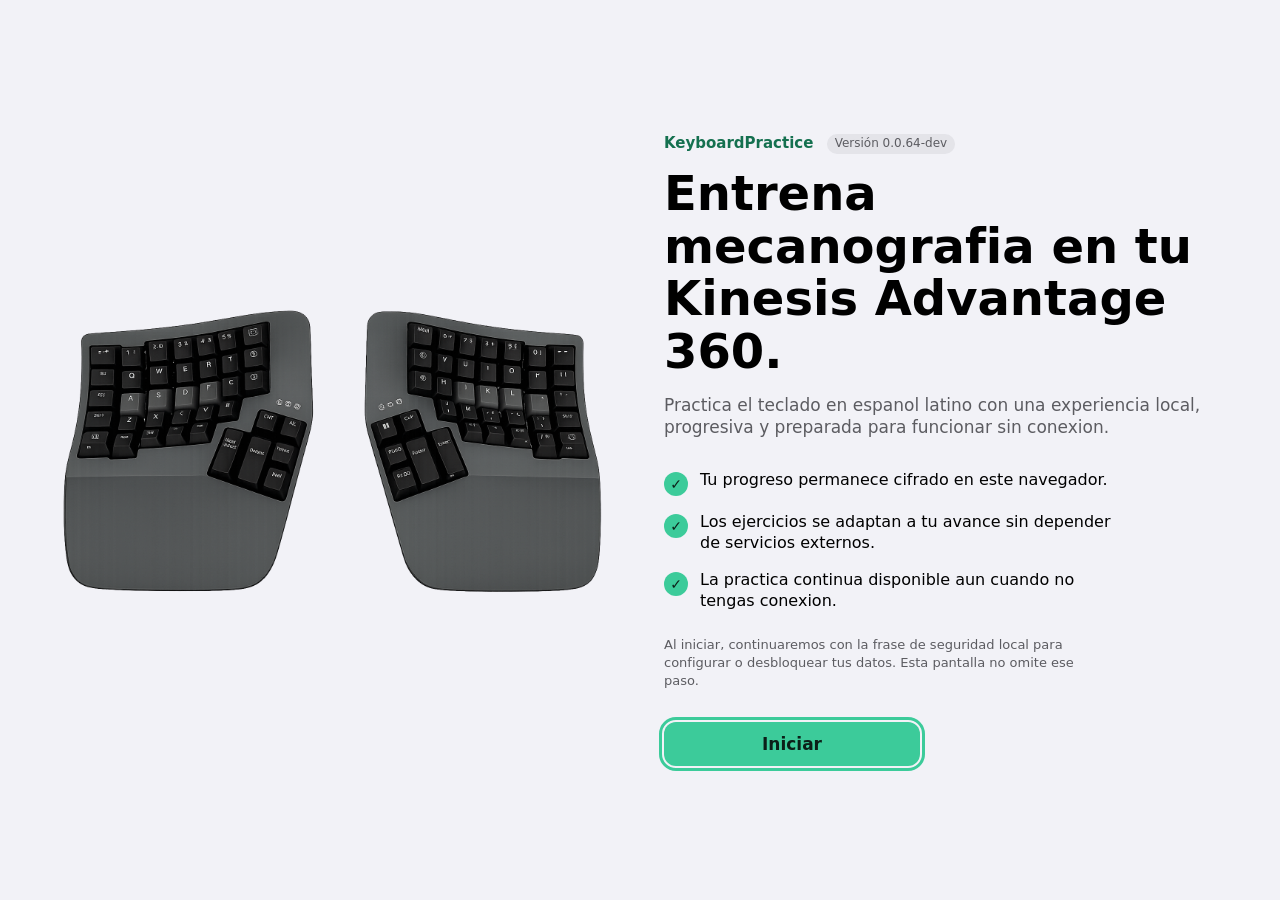
==== debug/index.html @ 0466ee16 "feat: publish v0.0.64-dev with the debug build in /debug/ - App build v0.0.64-dev at the root and th" ====
<!doctype html>
<html lang="es" data-theme="light">
  <head>
    <meta http-equiv="Content-Security-Policy" content="default-src &#39;self&#39;; script-src &#39;self&#39;; style-src &#39;self&#39;; img-src &#39;self&#39;; font-src &#39;self&#39;; connect-src &#39;self&#39;; worker-src &#39;self&#39;; manifest-src &#39;self&#39;; object-src &#39;none&#39;; base-uri &#39;self&#39;; form-action &#39;none&#39;; require-trusted-types-for &#39;script&#39;; trusted-types keyboardpractice-sw">

    <meta charset="UTF-8" />
    <!-- viewport-fit=cover enables env(safe-area-inset-*) on iPad/iPhone (ADR-028). -->
    <meta name="viewport" content="width=device-width, initial-scale=1.0, viewport-fit=cover" />
    <meta name="mobile-web-app-capable" content="yes" />
    <meta name="apple-mobile-web-app-capable" content="yes" />
    <meta name="apple-mobile-web-app-status-bar-style" content="default" />
    <meta name="apple-mobile-web-app-title" content="KeyboardPractice" />
    <meta name="description" content="Practica mecanografia en un teclado Kinesis Advantage 360 configurado en Espanol Latinoamericano." />
    <meta name="theme-color" content="#f2f2f7" media="(prefers-color-scheme: light)" />
    <meta name="theme-color" content="#000000" media="(prefers-color-scheme: dark)" />
    <link rel="icon" type="image/svg+xml" href="./favicon.svg" />
    <link rel="apple-touch-icon" href="./icons/apple-touch-icon.png" />
    <title>Español | Latinoamérica</title>
    <script src="./theme-preboot.js"></script>
    <link rel="stylesheet" href="./critical.css" />
    <script type="module" crossorigin src="./app.q6ltSfp2.js"></script>
    <link rel="stylesheet" crossorigin href="./app.BUPAPuMk.css">
  </head>
<body class="min-h-screen bg-canvas text-label transition-colors">
    <!-- Touch devices in portrait see only this screen (ADR-028, landscape-first); critical.css shows it. -->
    <section id="rotate-screen" class="rotate-screen" aria-labelledby="rotate-screen-title">
      <svg class="rotate-screen-icon" viewBox="0 0 48 48" aria-hidden="true" focusable="false"><rect x="5" y="4" width="15" height="24" rx="2.5" fill="none" stroke="currentColor" stroke-width="2" opacity="0.4" /><rect x="14" y="24" width="29" height="18" rx="3" fill="none" stroke="currentColor" stroke-width="2.5" /><path d="M25 7a13 13 0 0 1 12 11M37 18l-4.5-1.5M37 18l1.5-4.5" fill="none" stroke="currentColor" stroke-width="2.5" stroke-linecap="round" stroke-linejoin="round" /></svg>
      <h1 id="rotate-screen-title" class="rotate-screen-title">Gira tu iPad</h1>
      <p class="rotate-screen-copy">KeyboardPractice está diseñada para usarse en horizontal. Gira el dispositivo para continuar.</p>
    </section>
    <a id="app-skip-link" class="sr-only focus:not-sr-only focus:fixed focus:left-4 focus:top-4 focus:z-50 focus:rounded-lg focus:bg-white focus:px-4 focus:py-2 focus:text-kinesis-graphite" href="#main-content" hidden>Saltar al contenido principal</a>

    <!-- Pre-loader: visible immediately while CSS, JS, and images load -->
    <div id="app-preloader" class="app-preloader" aria-label="Cargando KeyboardPractice">
      <div class="app-preloader-content">
        <div class="app-preloader-spinner" aria-hidden="true"></div>
        <p class="app-preloader-brand">KeyboardPractice</p>
        <p class="app-preloader-status" role="status">Preparando...</p>
      </div>
    </div>

<div id="welcome-screen" class="welcome-screen" role="dialog" aria-modal="true" aria-labelledby="welcome-title" aria-describedby="welcome-description welcome-security-note" hidden>
      <figure class="welcome-visual-card" aria-hidden="true">
        <img class="welcome-keyboard-image" src="./design/ka360.png" alt="" aria-hidden="true" />
      </figure>
      <section class="welcome-card" aria-label="Bienvenida a KeyboardPractice">
        <div class="welcome-copy">
          <p class="welcome-eyebrow">KeyboardPractice <span class="app-version" data-app-version></span></p>
          <h1 id="welcome-title" class="welcome-title">Entrena mecanografia en tu Kinesis Advantage 360.</h1>
          <p id="welcome-description" class="welcome-description">Practica el teclado en espanol latino con una experiencia local, progresiva y preparada para funcionar sin conexion.</p>

          <ul class="welcome-feature-list" aria-label="Resumen de beneficios">
            <li><span aria-hidden="true">✓</span><span>Tu progreso permanece cifrado en este navegador.</span></li>
            <li><span aria-hidden="true">✓</span><span>Los ejercicios se adaptan a tu avance sin depender de servicios externos.</span></li>
            <li><span aria-hidden="true">✓</span><span>La practica continua disponible aun cuando no tengas conexion.</span></li>
          </ul>

          <p id="welcome-security-note" class="welcome-security-note">Al iniciar, continuaremos con la frase de seguridad local para configurar o desbloquear tus datos. Esta pantalla no omite ese paso.</p>
          <button id="welcome-start-button" class="welcome-start-button" type="button" aria-describedby="welcome-security-note">Iniciar</button>
          <p id="welcome-status" class="sr-only" role="status" aria-live="polite">Pantalla de bienvenida lista. El boton Iniciar abre el flujo protegido de KeyboardPractice.</p>
        </div>
      </section>
    </div>

    <div id="app-loader" class="app-loader" data-progress="5" aria-labelledby="app-loader-title" aria-describedby="app-loader-status app-loader-phase" hidden>
      <section class="app-loader-card" aria-label="Estado de carga inicial">
        <p class="app-loader-brand">KeyboardPractice</p>
        <h2 id="app-loader-title" class="app-loader-title">Cargando KeyboardPractice…</h2>
        <p id="app-loader-status" class="app-loader-status" role="status" aria-live="polite">Preparando la experiencia de practica.</p>
        <div class="app-loader-progress-shell">
          <div
            id="app-loader-progress"
            class="app-loader-progress"
            role="progressbar"
            aria-label="Progreso de carga inicial"
            aria-valuemin="0"
            aria-valuemax="100"
            aria-valuenow="5"
          >
            <span id="app-loader-progress-fill" class="app-loader-progress-fill"></span>
          </div>
          <div class="app-loader-progress-meta" aria-live="polite">
            <span id="app-loader-phase">Inicio</span>
            <span id="app-loader-percent">5%</span>
          </div>
        </div>
        <p class="app-loader-hint">Tus datos permanecen en este navegador y la aplicacion funciona sin conexion.</p>
      </section>
    </div>

    <div class="app-shell" hidden>
      <!-- Sidebar from 1024px, bottom tab bar below (ADR-028). One live tree; CSS places it. -->
      <aside id="app-sidebar" class="app-sidebar" aria-label="Navegación">
        <p class="app-sidebar-brand">
          <img class="app-brand-icon" src="./favicon.svg" alt="" aria-hidden="true" />
          <span class="app-brand-text">
            <span>KeyboardPractice</span>
            <span class="app-version" data-app-version></span>
          </span>
        </p>
        <nav id="sidebar-nav" class="sidebar-nav" aria-label="Navegación principal"></nav>
      </aside>

      <div class="app-content">
        <header id="app-navbar" class="app-navbar">
          <p id="app-navbar-title" class="app-navbar-title" aria-hidden="true">Evaluación</p>
        </header>

        <main id="main-content" class="app-main" tabindex="-1" data-active-section="practice">
          <h1 id="app-section-title" class="app-large-title">Evaluación</h1>
          <p id="storage-warning" class="storage-warning-banner hidden" role="status"></p>
          <p id="app-section-announcer" class="sr-only" aria-live="polite"></p>
          <section id="practice-panel" class="practice-panel app-panel" aria-labelledby="active-lesson-title" data-app-section="practice">
          <div class="practice-panel-header">
            <div class="practice-title-block">
              <div class="practice-status-row">
                <p id="lesson-state" class="practice-panel-eyebrow">Tu reto actual</p>
              </div>
              <h2 id="active-lesson-title" class="practice-panel-title">Cargando</h2>
              <p id="active-lesson-objective" class="practice-panel-summary"></p>
            </div>
            <div class="practice-metric-grid" aria-label="Metricas de practica en vivo">
              <div class="metric-card metric-live-secondary"><p id="metric-wpm" class="metric-value">0</p><p class="metric-label">PPM</p></div>
              <div class="metric-card"><p id="metric-accuracy" class="metric-value">100%</p><p class="metric-label">Precision</p></div>
              <div class="metric-card metric-live-secondary"><p id="metric-errors" class="metric-value">0</p><p class="metric-label">Errores</p></div>
              <div class="metric-card metric-live-secondary" aria-label="Racha actual de caracteres correctos"><p id="metric-streak" class="metric-value">0</p><p class="metric-label">Racha</p></div>
              <div class="metric-card metric-live-secondary"><p id="metric-time" class="metric-value">00:00</p><p class="metric-label">Tiempo</p></div>
            </div>
          </div>

          <div id="main-practice-dashboard" class="main-practice-dashboard" aria-label="Tablero principal de practica">
            <article class="practice-summary-card" aria-labelledby="summary-lesson-title">
              <div>
                <p id="summary-status" class="summary-eyebrow">Sesion en curso</p>
                <h3 id="summary-lesson-title" class="summary-title">Preparando tu entrenamiento</h3>
                <p id="summary-objective" class="summary-objective">Ajustando la siguiente practica a tu progreso.</p>
              </div>
              <div class="summary-meta-grid" aria-label="Resumen de la practica activa">
                <div><span class="summary-meta-label">Teclas foco</span><div id="summary-keys" class="summary-focus-keyboard" aria-label="Teclado virtual con teclas foco activas"></div></div>
                <div class="summary-progress-block">
                  <p id="summary-progress" class="summary-progress-value">0%</p>
                  <p class="summary-meta-label">Avance</p>
                </div>
              </div>
            </article>

            <article class="action-card side-card">
              <h3 class="card-heading">Acciones</h3>
              <div class="primary-action-stack" aria-label="Controles de practica con atajos de teclado">
                <button id="start-button" class="control-button control-button-primary" type="button" aria-label="Empezar entrenamiento" data-tooltip="Empezar entrenamiento" title="Empezar entrenamiento"><span id="primary-action-icon" class="control-icon" aria-hidden="true">▶</span><span id="primary-action-label" class="control-action-label">Empezar entrenamiento</span><span id="primary-action-shortcut" class="control-shortcut">Alt+K</span></button>
                <button id="finish-button" class="hidden" type="button" aria-hidden="true" disabled></button>
                <button id="reset-button" class="hidden" type="button" aria-hidden="true" disabled></button>
                <button id="prev-button" class="control-button" type="button" aria-label="Reto anterior, atajo Alt+F" data-tooltip="Reto anterior" title="Reto anterior" disabled><span class="control-icon" aria-hidden="true">⏮</span><span class="control-action-label">Reto anterior</span><span class="control-shortcut">Alt+F</span></button>
                <button id="next-button" class="control-button" type="button" aria-label="Siguiente reto, atajo Alt+H" data-tooltip="Siguiente reto" title="Siguiente reto · Alt+H" disabled><span class="control-icon" aria-hidden="true">⏭</span><span class="control-action-label">Siguiente reto</span><span class="control-shortcut">Alt+H</span></button>
              </div>
            </article>

            <article class="focus-feedback-card dashboard-feedback-card" aria-labelledby="feedback-title">
              <div class="feedback-card-header">
                <h3 id="feedback-title" class="card-heading">Feedback inmediato</h3>
              </div>
              <p id="feedback" class="card-body" role="status" aria-live="polite" aria-atomic="true">Coloca tus manos, respira y empieza cuando estes listo.</p>
            </article>

          </div>

          <div class="practice-main-grid">
            <div class="practice-typing-column">
              <article class="instruction-card">
                <h3 class="card-heading">Instrucciones</h3>
                <p id="lesson-instructions" class="card-body"></p>
              </article>

              <div class="focus-practice-only">
                <div class="mb-3 flex items-center justify-between gap-3">
                  <h3 class="card-heading">Texto a dominar</h3>
                </div>
                <div class="lesson-line-progress-stage">
                  <div class="lesson-line-progress" role="progressbar" aria-valuemin="0" aria-valuemax="100" aria-valuenow="0" aria-label="Progreso del ejercicio">
                    <span id="line-progress-fill" class="lesson-line-progress-fill"></span>
                    <span id="metric-progress" class="lesson-line-progress-label">Linea 1/1 - 0% completo</span>
                  </div>
                  <div id="line-combo-feedback" class="line-combo-feedback" role="status" aria-live="polite" aria-atomic="true" hidden></div>
                </div>
                <p id="exercise-target-instructions" class="sr-only">Area de practica. Pulsa Empezar entrenamiento y escribe el texto mostrado. Enter confirma lineas no finales; Tab sale del area.</p>
                <div id="exercise-target" class="target-text" role="region" tabindex="0" aria-label="Texto objetivo de practica. Escribe las teclas indicadas." aria-describedby="exercise-target-instructions feedback metric-progress"></div>
              </div>

              <div id="keyboard-slot" class="practice-keyboard-row">
                <article id="keyboard-card" class="side-card">
                <div class="flex items-center justify-between gap-3">
                  <h3 class="card-heading">Teclado KA360</h3>
                  <p id="active-key-label" class="active-key-label">Sin tecla</p>
                </div>
                <div class="ka-demo-container" aria-label="Teclado Kinesis Advantage 360 en Espanol Latinoamericano">
                  <div class="ka-keyboard-wrap">
                    <div id="keyboard-visual" class="ka-keyboard">
                      <div class="ka-half left">
                        <div class="ka-key" data-key="Escape|Esc">Esc</div>
                        <div class="ka-key" data-key="F1">F1</div>
                        <div class="ka-key" data-key="F2">F2</div>
                        <div class="ka-key" data-key="F3">F3</div>
                        <div class="ka-key" data-key="F4">F4</div>
                        <div class="ka-key" data-key="F5">F5</div>
                        <div class="ka-key" data-key="Kp">Kp</div>
                        <div class="ka-empty"></div>

                        <div class="ka-key" data-key="Tab">⇥</div>
                        <div class="ka-key" data-key="q">Q</div>
                        <div class="ka-key" data-key="w">W</div>
                        <div class="ka-key" data-key="e">E</div>
                        <div class="ka-key" data-key="r">R</div>
                        <div class="ka-key" data-key="t">T</div>
                        <div class="ka-key" data-key="Home">Inicio</div>
                        <div class="ka-empty"></div>

                        <div class="ka-key" data-key="CapsLock">⇪</div>
                        <div class="ka-key ka-home is-active" data-key="a">A</div>
                        <div class="ka-key ka-home is-active" data-key="s">S</div>
                        <div class="ka-key ka-home is-active" data-key="d">D</div>
                        <div class="ka-key ka-home is-active" data-key="f">F</div>
                        <div class="ka-key" data-key="g">G</div>
                        <div class="ka-key" data-key="End">Fin</div>
                        <div class="ka-empty"></div>

                        <div class="ka-key" data-key="Shift">⇧</div>
                        <div class="ka-key" data-key="z">Z</div>
                        <div class="ka-key" data-key="x">X</div>
                        <div class="ka-key" data-key="c">C</div>
                        <div class="ka-key" data-key="v">V</div>
                        <div class="ka-key" data-key="b">B</div>
                        <div class="ka-empty"></div>
                        <div class="ka-empty"></div>

                        <div class="ka-key">⑤</div>
                        <div class="ka-key" data-key="PrintScreen">PrtScr</div>
                        <div class="ka-key" data-key="MediaTrackPrevious">⏮</div>
                        <div class="ka-key" data-key="ArrowLeft">←</div>
                        <div class="ka-key" data-key="ArrowRight">→</div>
                        <div class="ka-empty"></div>
                        <div class="ka-key" data-key="Command">⌘</div>
                        <div class="ka-key">⑦</div>

                        <div class="ka-empty"></div><div class="ka-empty"></div><div class="ka-empty"></div><div class="ka-empty"></div><div class="ka-empty"></div>
                        <div class="ka-key ka-wide-v" data-key="Delete">⌦</div>
                        <div class="ka-key ka-wide-v is-active" data-key="Backspace">⌫</div>

                        <div class="ka-key">④</div>
                        <div class="ka-empty"></div><div class="ka-empty"></div><div class="ka-empty"></div><div class="ka-empty"></div><div class="ka-empty"></div>
                        <div class="ka-key">③</div>
                      </div>

                      <div class="ka-half right">
                        <div class="ka-empty"></div>
                        <div class="ka-key">Mod</div>
                        <div class="ka-key" data-key="F6">F6</div>
                        <div class="ka-key" data-key="F7">F7</div>
                        <div class="ka-key" data-key="F8">F8</div>
                        <div class="ka-key" data-key="F9">F9</div>
                        <div class="ka-key" data-key="F10">F10</div>
                        <div class="ka-key" data-key="Fn">Fn</div>

                        <div class="ka-empty"></div>
                        <div class="ka-key" data-key="PageUp">RePág</div>
                        <div class="ka-key" data-key="y">Y</div>
                        <div class="ka-key" data-key="u">U</div>
                        <div class="ka-key" data-key="i">I</div>
                        <div class="ka-key" data-key="o">O</div>
                        <div class="ka-key" data-key="p">P</div>
                        <div class="ka-key" data-key="´|¨|á|é|í|ó|ú">¨<br />´</div>

                        <div class="ka-empty"></div>
                        <div class="ka-key" data-key="PageDown">AvPág</div>
                        <div class="ka-key" data-key="h">H</div>
                        <div class="ka-key ka-home is-active" data-key="j">J</div>
                        <div class="ka-key ka-home is-active" data-key="k">K</div>
                        <div class="ka-key ka-home is-active" data-key="l">L</div>
                        <div class="ka-key ka-home is-active" data-key="ñ">Ñ</div>
                        <div class="ka-key" data-key="CapsLock">⇪</div>

                        <div class="ka-empty"></div><div class="ka-empty"></div>
                        <div class="ka-key" data-key="n">N</div>
                        <div class="ka-key" data-key="m">M</div>
                        <div class="ka-key" data-key=",|;">;<br />,</div>
                        <div class="ka-key" data-key=".|:">:<br />.</div>
                        <div class="ka-key" data-key="-|_">_<br />-</div>
                        <div class="ka-key" data-key="Shift">⇧</div>

                        <div class="ka-key" data-key="Option">⌥</div>
                        <div class="ka-key" data-key="Control">⌃</div>
                        <div class="ka-empty"></div>
                        <div class="ka-key" data-key="ArrowDown">↓</div>
                        <div class="ka-key" data-key="ArrowUp">↑</div>
                        <div class="ka-key" data-key="MediaPlayPause">⏯</div>
                        <div class="ka-key" data-key="MediaTrackNext">⏭</div>
                        <div class="ka-key">⑥</div>

                        <div class="ka-key">②</div>
                        <div class="ka-key ka-wide-v is-active" data-key=" ">␣</div>
                        <div class="ka-key ka-wide-v" data-key="Enter|\n">⏎</div>
                        <div class="ka-empty"></div><div class="ka-empty"></div><div class="ka-empty"></div><div class="ka-empty"></div><div class="ka-empty"></div>

                        <div class="ka-key">①</div>
                        <div class="ka-empty"></div><div class="ka-empty"></div><div class="ka-empty"></div><div class="ka-empty"></div><div class="ka-empty"></div>
                      </div>
                    </div>
                  </div>
                </div>
                </article>
              </div>
            </div>
          </div>
        </section>

        <section id="practice-route-panel" class="practice-route-panel app-panel" aria-labelledby="course-title" aria-describedby="course-summary" data-app-section="course" hidden>
          <div class="practice-panel-header section-panel-header">
            <div>
              <div class="section-status-row">
                <p class="section-panel-eyebrow">Curso</p>
              </div>
              <h2 id="course-title" class="section-panel-title">Cargando curso</h2>
              <p id="course-summary" class="section-panel-summary">Ruta, criterios y estado de practica.</p>
            </div>
            <p class="course-progress-pill"><span id="course-progress">0%</span> <span>de avance</span></p>
          </div>

          <!-- Landscape master-detail (ADR-028): lessons left, current lesson detail right; each pane scrolls. -->
          <div class="practice-route-body">
            <section class="route-card route-lessons-pane" aria-label="Selector de practicas del curso">
              <div id="lesson-list" aria-label="Selector de practicas del curso"></div>
            </section>

            <div class="route-detail-pane" role="region" aria-label="Detalle de la leccion actual" tabindex="0">
              <section class="route-card">
                <h3 class="card-heading">Evaluacion</h3>
                <div id="criteria-list" class="criteria-list"></div>
              </section>

              <section class="route-card">
                <h3 class="card-heading">Ultimo resultado</h3>
                <p id="last-session" class="card-body">Tu primer resultado aparecera aqui.</p>
              </section>

              <section class="route-card">
                <h3 class="card-heading">Como desbloqueas el avance</h3>
                <ul class="route-rules">
                  <li><span class="route-rule-value">95%</span><span>precision minima.</span></li>
                  <li><span class="route-rule-value">Tiempo</span><span>completar dentro del tiempo maximo objetivo de la practica.</span></li>
                  <li><span class="route-rule-value">5%</span><span>errores maximos permitidos.</span></li>
                  <li><span class="route-rule-value">PPM</span><span>segun dificultad de la leccion.</span></li>
                </ul>
              </section>

              <section class="route-card">
                <h3 class="card-heading">Como funciona</h3>
                <ol class="route-howto">
                  <li><strong>Empezar entrenamiento:</strong> enfoca el area de practica, reinicia el temporizador y bloquea cambios de leccion.</li>
                  <li><strong>Finalizar intento:</strong> guarda metricas, evalua precision, PPM, errores y tiempo maximo objetivo.</li>
                  <li><strong>Repetir:</strong> borra el intento actual o prepara una nueva repeticion sin cambiar el progreso aprobado.</li>
                  <li><strong>Siguiente leccion:</strong> aparece habilitado solo cuando la proxima leccion fue desbloqueada.</li>
                  <li><strong>Atajos:</strong> usa Alt+K en Windows/Linux o ⌘+K en macOS para iniciar, Esc para finalizar, Alt+H/⌘+H para avanzar y Enter/⏎ para cerrar mensajes emergentes.</li>
                </ol>
              </section>
            </div>
          </div>
        </section>

        <section id="stats-panel" class="stats-panel app-panel" aria-labelledby="stats-title" data-app-section="stats" hidden>
          <div class="stats-panel-header section-panel-header">
            <div>
              <div class="section-status-row">
                <p class="stats-panel-eyebrow section-panel-eyebrow">Progreso acumulado</p>
              </div>
              <h2 id="stats-title" class="stats-panel-title section-panel-title">Tu progreso</h2>
              <p id="stats-summary" class="stats-panel-summary section-panel-summary">Sin sesiones registradas.</p>
            </div>
          </div>

          <div id="stats-content" class="stats-content">
            <div id="stats-kpi-grid" class="stats-kpi-grid" role="list" aria-label="Indicadores generales de practica"></div>

            <div class="stats-detail-grid">
              <article class="stats-section-card" aria-labelledby="stats-errors-title">
                <h3 id="stats-errors-title" class="stats-section-title">Patrones a corregir</h3>
                <div id="stats-error-list" class="stats-list" role="list" aria-labelledby="stats-errors-title" tabindex="0"></div>
              </article>

              <article class="stats-section-card" aria-labelledby="stats-history-title">
                <h3 id="stats-history-title" class="stats-section-title">Ultimas sesiones</h3>
                <div id="stats-history-list" class="stats-list" role="list" aria-labelledby="stats-history-title" tabindex="0"></div>
              </article>
            </div>

            <article class="stats-section-card" aria-labelledby="stats-lessons-title">
              <div class="stats-route-header">
                <h3 id="stats-lessons-title" class="stats-section-title">Ruta de aprendizaje</h3>
                <p class="stats-route-legend">✓ dominada · ↻ repaso pendiente · número resaltado: abierta · borde punteado: bloqueada</p>
              </div>
              <div id="stats-lesson-grid" class="stats-route"></div>
            </article>
          </div>
        </section>
      </main>
      </div>
    </div>

  </body>
</html>
---- debug/critical.css ----
/*
 * Critical inline CSS for welcome screen — prevents FOUC before app.css loads via JS module.
 * Loaded as an external stylesheet to comply with the strict CSP (style-src 'self').
 * NOTE: changes here MUST be reflected in scripts/update-sw-cache.js ASSETS list.
 *
 * Wrapped in @layer base so app.css (Tailwind 4 layers) still overrides it
 * once loaded; unlayered rules would beat every Tailwind layer.
 */
@layer base {
.app-preloader{position:fixed;inset:0;z-index:9999;display:flex;align-items:center;justify-content:center;background:#f2f2f7;font-family:-apple-system,BlinkMacSystemFont,"SF Pro Text","Segoe UI Variable Text","Segoe UI",system-ui,sans-serif}
[data-theme="dark"] .app-preloader{background:#000000}
.app-preloader-content{display:flex;flex-direction:column;align-items:center;gap:1.5rem}
.app-preloader-spinner{width:2.5rem;height:2.5rem;border:4px solid rgba(60,203,154,0.2);border-top-color:#3ccb9a;border-radius:50%;animation:app-preloader-spin .8s linear infinite}
@keyframes app-preloader-spin{to{transform:rotate(360deg)}}
.app-preloader-brand{font-size:1.25rem;font-weight:900;color:#282828;letter-spacing:-0.02em}
[data-theme="dark"] .app-preloader-brand{color:#f1f5f9}
.app-preloader-status{font-size:.875rem;color:#64748b}
[data-theme="dark"] .app-preloader-status{color:#94a3b8}
.welcome-screen{position:fixed;inset:0;z-index:85;display:flex;align-items:center;justify-content:center;overflow-y:auto;color:#000;font-family:-apple-system,BlinkMacSystemFont,"SF Pro Text","Segoe UI Variable Text","Segoe UI",system-ui,sans-serif;background:#f2f2f7}
[data-theme="dark"] .welcome-screen{color:#fff;background:#000}
.welcome-visual-card{pointer-events:none;position:fixed;inset:0;z-index:0;margin:0;overflow:hidden;padding:6vh 4vw}
.welcome-keyboard-image{height:100%;width:100%;object-fit:contain;object-position:center;opacity:0.12}
.welcome-card{position:relative;z-index:2;display:flex;width:100%;max-width:56rem;flex-direction:column;align-items:center;gap:2rem;padding:3rem 1rem}
.welcome-copy{display:flex;flex-direction:column;align-items:center;text-align:center;max-width:36rem}
.welcome-start-button{display:inline-flex;align-items:center;justify-content:center;min-height:44px;border-radius:12px;background-color:#3ccb9a;padding:.75rem 2.5rem;font-size:1.0625rem;font-weight:600;color:#0b1f18;border:none;cursor:pointer}
@media (min-width:1024px){.welcome-screen{display:grid;grid-template-columns:1fr 1fr;align-items:center;gap:3rem;padding:0 3rem}.welcome-visual-card{position:static;display:flex;align-items:center;justify-content:center;padding:0}.welcome-keyboard-image{height:auto;max-height:70dvh;border-radius:22px;opacity:1}.welcome-card{align-items:flex-start;padding:2rem 0}.welcome-copy{align-items:flex-start;text-align:left}}
/* ADR-028 landscape-first: touch devices in portrait only see the rotate screen; fine pointers are never blocked */
.rotate-screen{display:none}
@media (orientation:portrait) and (pointer:coarse){
.rotate-screen{position:fixed;inset:0;z-index:10000;display:flex;flex-direction:column;align-items:center;justify-content:center;gap:1rem;padding:2rem;text-align:center;background:#f2f2f7;color:#000;font-family:-apple-system,BlinkMacSystemFont,"SF Pro Text","Segoe UI Variable Text","Segoe UI",system-ui,sans-serif}
[data-theme="dark"] .rotate-screen{background:#000;color:#fff}
body>:not(#rotate-screen){visibility:hidden!important}
.rotate-screen-icon{width:4rem;height:4rem;color:#14704f}
[data-theme="dark"] .rotate-screen-icon{color:#3ccb9a}
.rotate-screen-title{margin:0;font-size:1.75rem;font-weight:700;line-height:1.2}
.rotate-screen-copy{margin:0;max-width:22rem;font-size:1.0625rem;line-height:1.4;color:#5c5c61}
[data-theme="dark"] .rotate-screen-copy{color:#aeaeb2}
}
/* SEC-010: never render inside a frame (clickjacking); set by theme-preboot.js */
html[data-framed="true"]{display:none!important}
}
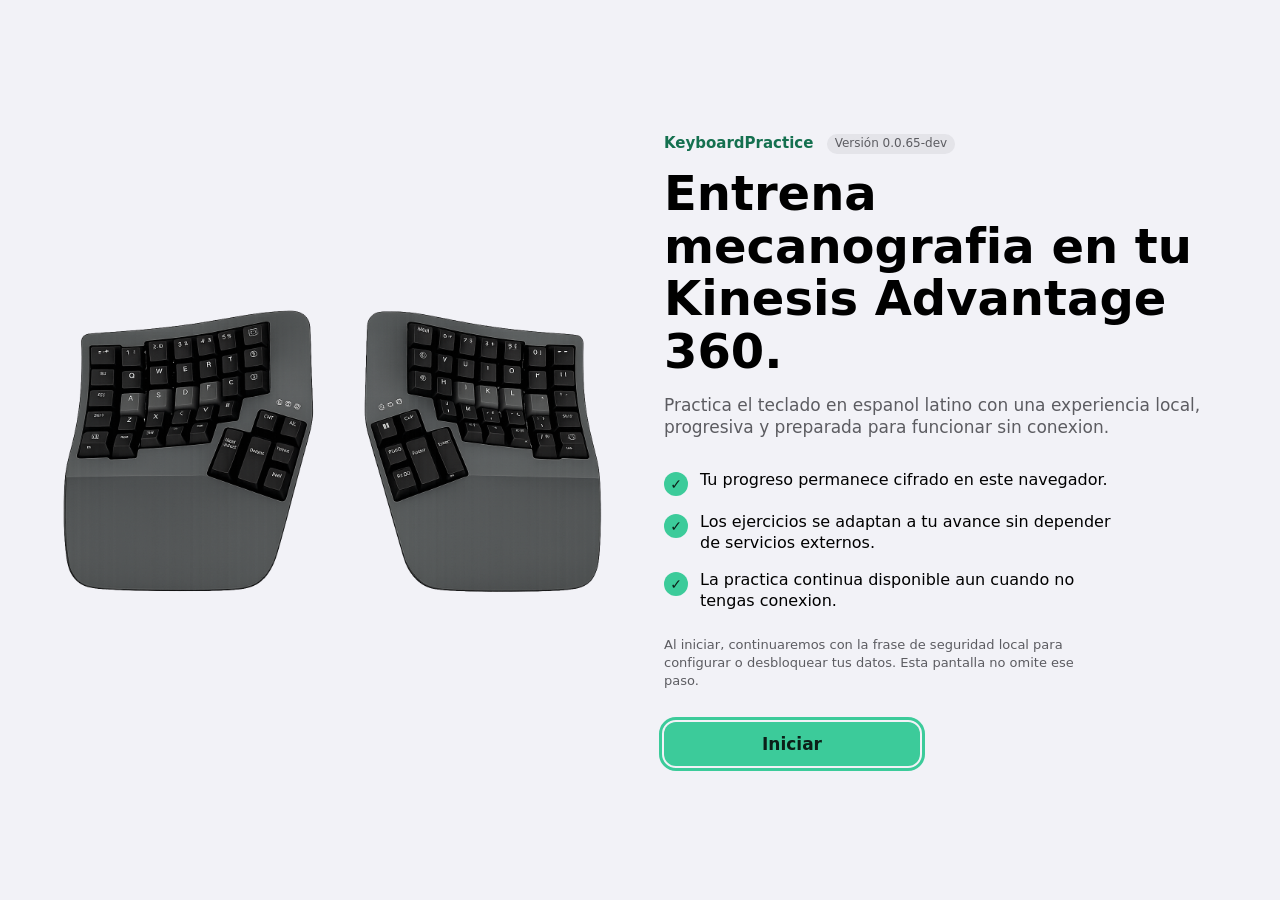
==== commit 4283c2f2: "fix(debug): show a floating debug button below 1024px The Depuracion sidebar entry only exists from " ====
--- a/debug/index.html
+++ b/debug/index.html
@@ -18,8 +18,8 @@
     <title>Español | Latinoamérica</title>
     <script src="./theme-preboot.js"></script>
     <link rel="stylesheet" href="./critical.css" />
-    <script type="module" crossorigin src="./app.q6ltSfp2.js"></script>
-    <link rel="stylesheet" crossorigin href="./app.BUPAPuMk.css">
+    <script type="module" crossorigin src="./app.BtZvITJM.js"></script>
+    <link rel="stylesheet" crossorigin href="./app.JazyEHIZ.css">
   </head>
 <body class="min-h-screen bg-canvas text-label transition-colors">
     <!-- Touch devices in portrait see only this screen (ADR-028, landscape-first); critical.css shows it. -->
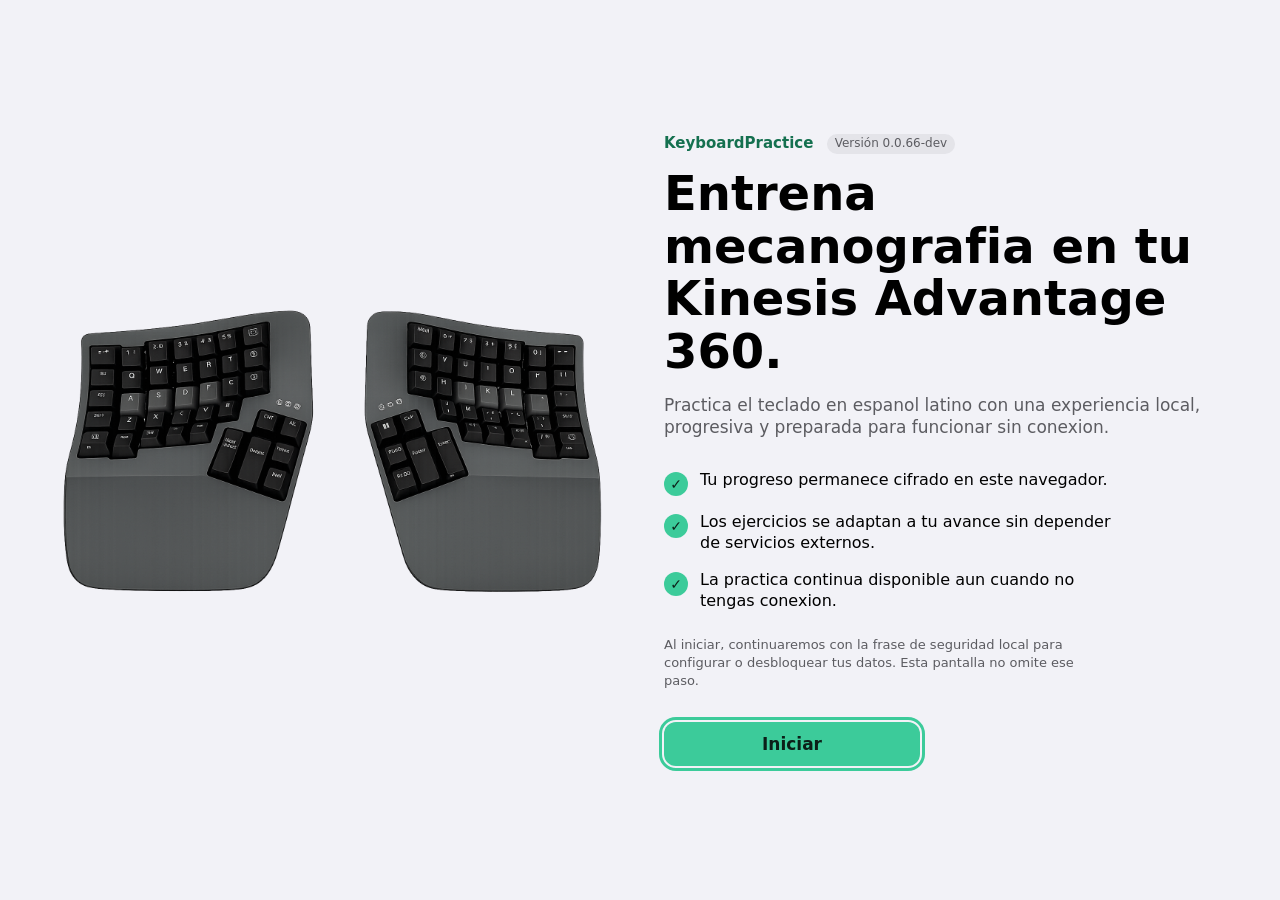
==== commit 0db4014d: "feat(storage): keep the debug build data separate from production dist/debug/ shares the origin with" ====
--- a/debug/index.html
+++ b/debug/index.html
@@ -18,7 +18,7 @@
     <title>Español | Latinoamérica</title>
     <script src="./theme-preboot.js"></script>
     <link rel="stylesheet" href="./critical.css" />
-    <script type="module" crossorigin src="./app.BtZvITJM.js"></script>
+    <script type="module" crossorigin src="./app.CLcD1uIP.js"></script>
     <link rel="stylesheet" crossorigin href="./app.JazyEHIZ.css">
   </head>
 <body class="min-h-screen bg-canvas text-label transition-colors">
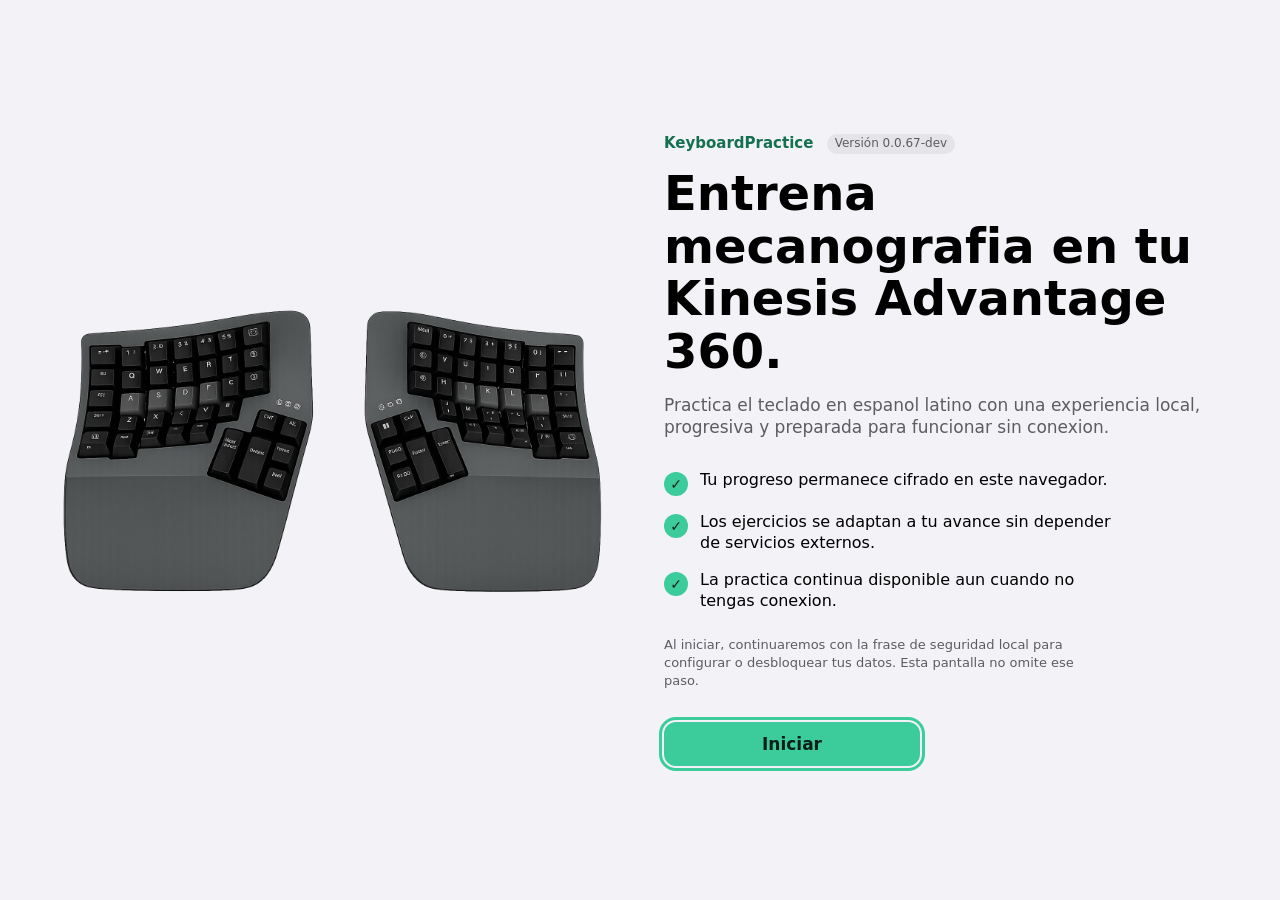
==== commit 98d75044: "feat(build): show the version without -dev in production The visible version used package.json as is" ====
--- a/debug/index.html
+++ b/debug/index.html
@@ -18,7 +18,7 @@
     <title>Español | Latinoamérica</title>
     <script src="./theme-preboot.js"></script>
     <link rel="stylesheet" href="./critical.css" />
-    <script type="module" crossorigin src="./app.CLcD1uIP.js"></script>
+    <script type="module" crossorigin src="./app.DbS9Dn4Q.js"></script>
     <link rel="stylesheet" crossorigin href="./app.JazyEHIZ.css">
   </head>
 <body class="min-h-screen bg-canvas text-label transition-colors">
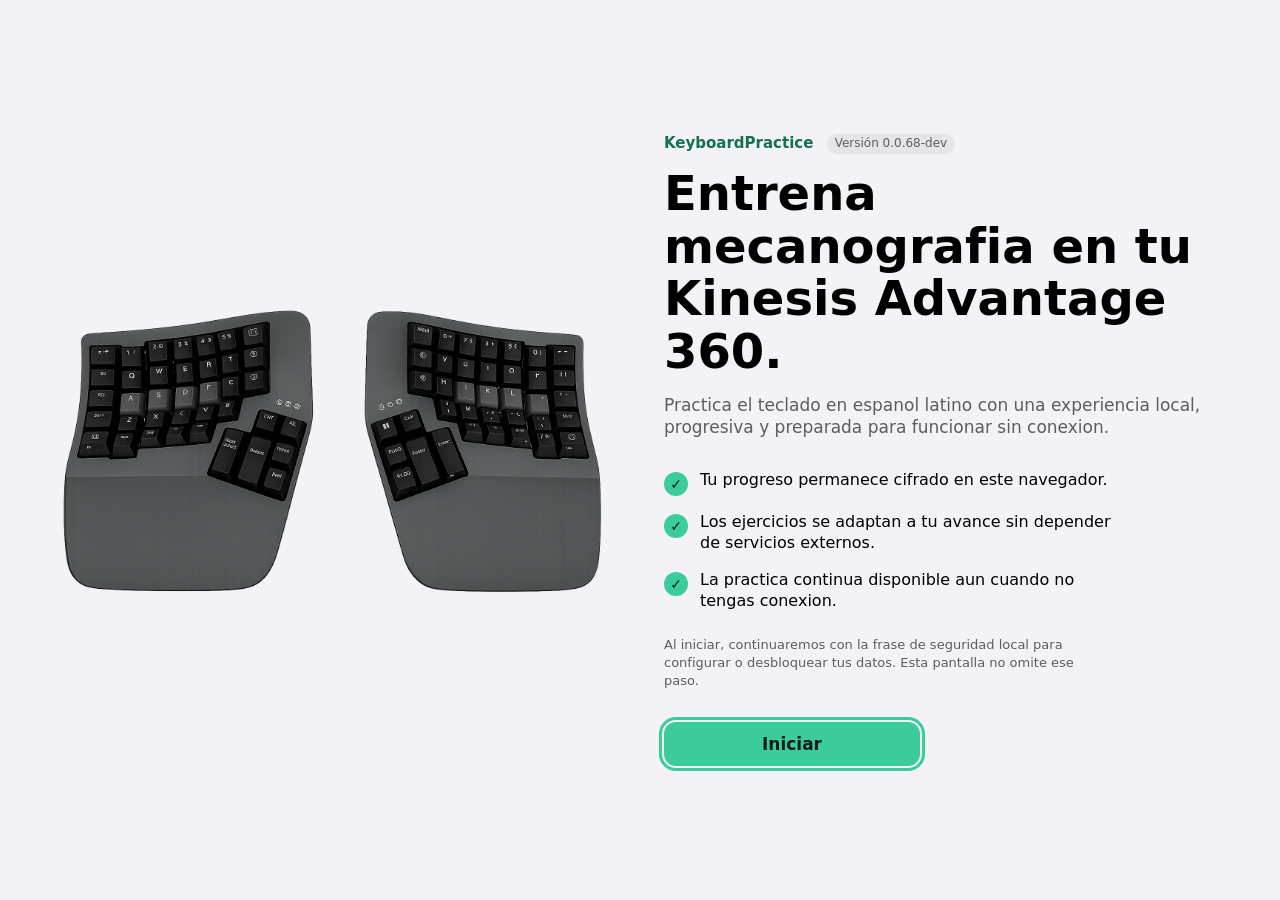
==== commit 609e0379: "fix(debug): keep the debug button visible during practice Practice hides the sidebar at every width " ====
--- a/debug/index.html
+++ b/debug/index.html
@@ -18,8 +18,8 @@
     <title>Español | Latinoamérica</title>
     <script src="./theme-preboot.js"></script>
     <link rel="stylesheet" href="./critical.css" />
-    <script type="module" crossorigin src="./app.DbS9Dn4Q.js"></script>
-    <link rel="stylesheet" crossorigin href="./app.JazyEHIZ.css">
+    <script type="module" crossorigin src="./app.BtSD_mnk.js"></script>
+    <link rel="stylesheet" crossorigin href="./app.BlP7hdbW.css">
   </head>
 <body class="min-h-screen bg-canvas text-label transition-colors">
     <!-- Touch devices in portrait see only this screen (ADR-028, landscape-first); critical.css shows it. -->
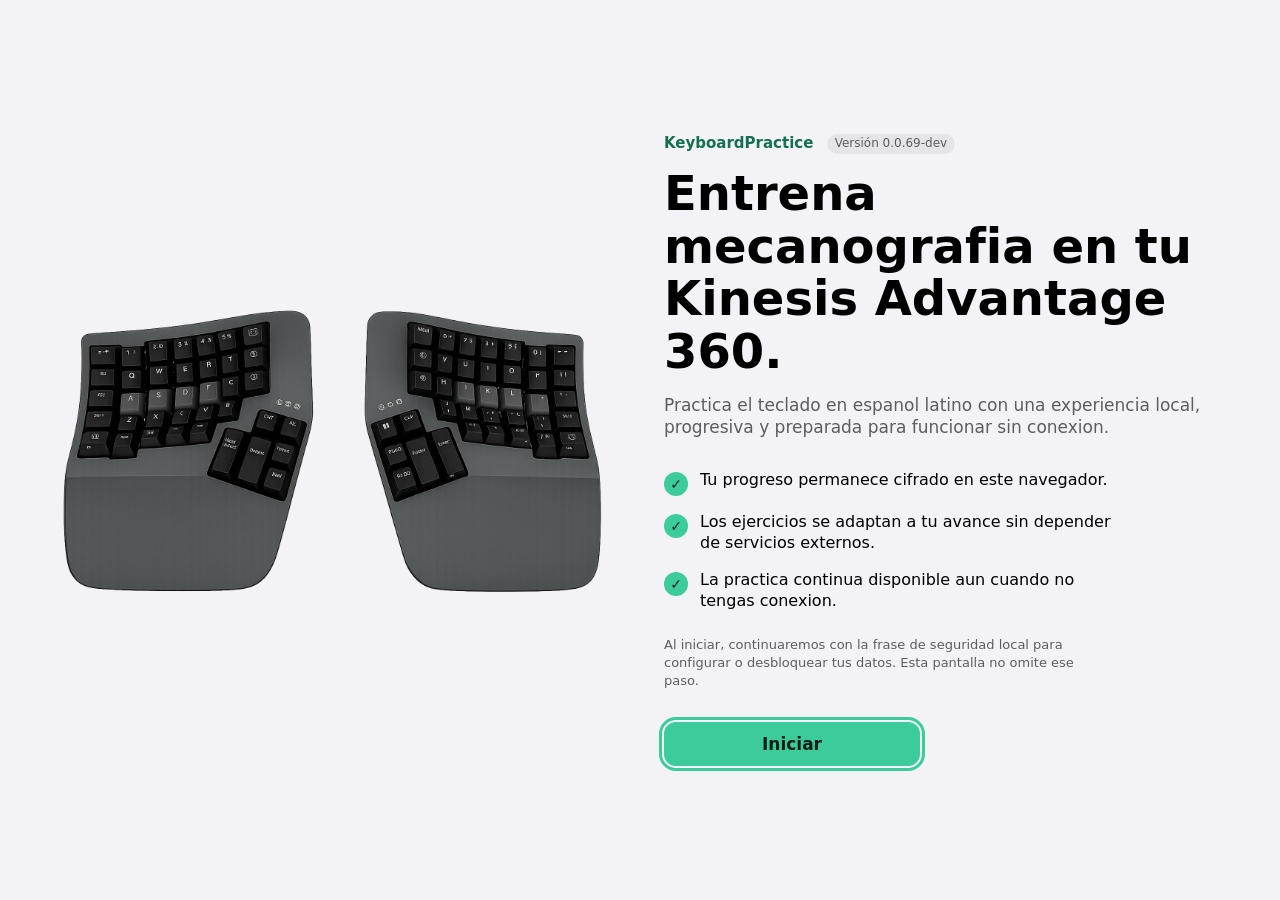
==== commit 3f7b453f: "build: v0.0.69-dev Co-Authored-By: Claude Opus 5.5 <noreply@anthropic.com>" ====
--- a/debug/index.html
+++ b/debug/index.html
@@ -18,8 +18,8 @@
     <title>Español | Latinoamérica</title>
     <script src="./theme-preboot.js"></script>
     <link rel="stylesheet" href="./critical.css" />
-    <script type="module" crossorigin src="./app.BtSD_mnk.js"></script>
-    <link rel="stylesheet" crossorigin href="./app.BlP7hdbW.css">
+    <script type="module" crossorigin src="./app.jNO2H94b.js"></script>
+    <link rel="stylesheet" crossorigin href="./app._9u71STi.css">
   </head>
 <body class="min-h-screen bg-canvas text-label transition-colors">
     <!-- Touch devices in portrait see only this screen (ADR-028, landscape-first); critical.css shows it. -->
@@ -103,11 +103,11 @@
 
       <div class="app-content">
         <header id="app-navbar" class="app-navbar">
-          <p id="app-navbar-title" class="app-navbar-title" aria-hidden="true">Evaluación</p>
+          <p id="app-navbar-title" class="app-navbar-title" aria-hidden="true">Aprendizaje</p>
         </header>
 
         <main id="main-content" class="app-main" tabindex="-1" data-active-section="practice">
-          <h1 id="app-section-title" class="app-large-title">Evaluación</h1>
+          <h1 id="app-section-title" class="app-large-title">Aprendizaje</h1>
           <p id="storage-warning" class="storage-warning-banner hidden" role="status"></p>
           <p id="app-section-announcer" class="sr-only" aria-live="polite"></p>
           <section id="practice-panel" class="practice-panel app-panel" aria-labelledby="active-lesson-title" data-app-section="practice">
@@ -155,11 +155,11 @@
               </div>
             </article>
 
-            <article class="focus-feedback-card dashboard-feedback-card" aria-labelledby="feedback-title">
+            <article class="focus-feedback-card dashboard-feedback-card" aria-labelledby="feedback-title" data-tone="info">
               <div class="feedback-card-header">
                 <h3 id="feedback-title" class="card-heading">Feedback inmediato</h3>
               </div>
-              <p id="feedback" class="card-body" role="status" aria-live="polite" aria-atomic="true">Coloca tus manos, respira y empieza cuando estes listo.</p>
+              <p id="feedback" class="feedback-message" role="status" aria-live="polite" aria-atomic="true" data-tone="info"><span class="feedback-title">Coloca tus manos, respira y empieza cuando estés listo.</span></p>
             </article>
 
           </div>
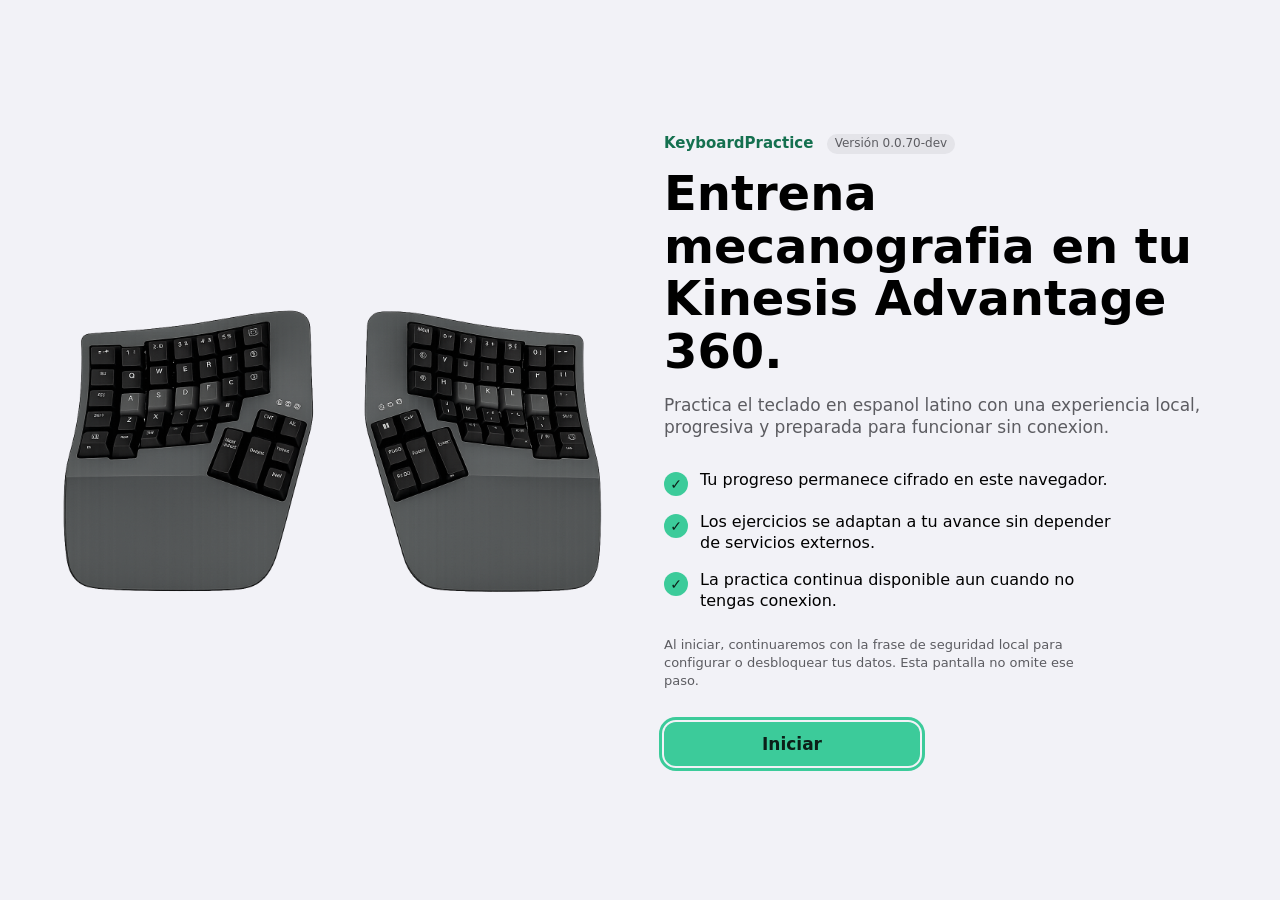
==== commit b805f042: "build: v0.0.70-dev Co-Authored-By: Claude Opus 5.5 <noreply@anthropic.com>" ====
--- a/debug/index.html
+++ b/debug/index.html
@@ -1,408 +1,435 @@
-<!doctype html>
-<html lang="es" data-theme="light">
+<!doctype html>
+<html lang="es" data-theme="light">
   <head>
     <meta http-equiv="Content-Security-Policy" content="default-src &#39;self&#39;; script-src &#39;self&#39;; style-src &#39;self&#39;; img-src &#39;self&#39;; font-src &#39;self&#39;; connect-src &#39;self&#39;; worker-src &#39;self&#39;; manifest-src &#39;self&#39;; object-src &#39;none&#39;; base-uri &#39;self&#39;; form-action &#39;none&#39;; require-trusted-types-for &#39;script&#39;; trusted-types keyboardpractice-sw">
-
-    <meta charset="UTF-8" />
-    <!-- viewport-fit=cover enables env(safe-area-inset-*) on iPad/iPhone (ADR-028). -->
-    <meta name="viewport" content="width=device-width, initial-scale=1.0, viewport-fit=cover" />
-    <meta name="mobile-web-app-capable" content="yes" />
-    <meta name="apple-mobile-web-app-capable" content="yes" />
-    <meta name="apple-mobile-web-app-status-bar-style" content="default" />
-    <meta name="apple-mobile-web-app-title" content="KeyboardPractice" />
-    <meta name="description" content="Practica mecanografia en un teclado Kinesis Advantage 360 configurado en Espanol Latinoamericano." />
-    <meta name="theme-color" content="#f2f2f7" media="(prefers-color-scheme: light)" />
-    <meta name="theme-color" content="#000000" media="(prefers-color-scheme: dark)" />
-    <link rel="icon" type="image/svg+xml" href="./favicon.svg" />
-    <link rel="apple-touch-icon" href="./icons/apple-touch-icon.png" />
-    <title>Español | Latinoamérica</title>
-    <script src="./theme-preboot.js"></script>
-    <link rel="stylesheet" href="./critical.css" />
-    <script type="module" crossorigin src="./app.jNO2H94b.js"></script>
-    <link rel="stylesheet" crossorigin href="./app._9u71STi.css">
-  </head>
-<body class="min-h-screen bg-canvas text-label transition-colors">
-    <!-- Touch devices in portrait see only this screen (ADR-028, landscape-first); critical.css shows it. -->
-    <section id="rotate-screen" class="rotate-screen" aria-labelledby="rotate-screen-title">
-      <svg class="rotate-screen-icon" viewBox="0 0 48 48" aria-hidden="true" focusable="false"><rect x="5" y="4" width="15" height="24" rx="2.5" fill="none" stroke="currentColor" stroke-width="2" opacity="0.4" /><rect x="14" y="24" width="29" height="18" rx="3" fill="none" stroke="currentColor" stroke-width="2.5" /><path d="M25 7a13 13 0 0 1 12 11M37 18l-4.5-1.5M37 18l1.5-4.5" fill="none" stroke="currentColor" stroke-width="2.5" stroke-linecap="round" stroke-linejoin="round" /></svg>
-      <h1 id="rotate-screen-title" class="rotate-screen-title">Gira tu iPad</h1>
-      <p class="rotate-screen-copy">KeyboardPractice está diseñada para usarse en horizontal. Gira el dispositivo para continuar.</p>
-    </section>
-    <a id="app-skip-link" class="sr-only focus:not-sr-only focus:fixed focus:left-4 focus:top-4 focus:z-50 focus:rounded-lg focus:bg-white focus:px-4 focus:py-2 focus:text-kinesis-graphite" href="#main-content" hidden>Saltar al contenido principal</a>
-
-    <!-- Pre-loader: visible immediately while CSS, JS, and images load -->
-    <div id="app-preloader" class="app-preloader" aria-label="Cargando KeyboardPractice">
-      <div class="app-preloader-content">
-        <div class="app-preloader-spinner" aria-hidden="true"></div>
-        <p class="app-preloader-brand">KeyboardPractice</p>
-        <p class="app-preloader-status" role="status">Preparando...</p>
-      </div>
-    </div>
-
-<div id="welcome-screen" class="welcome-screen" role="dialog" aria-modal="true" aria-labelledby="welcome-title" aria-describedby="welcome-description welcome-security-note" hidden>
-      <figure class="welcome-visual-card" aria-hidden="true">
-        <img class="welcome-keyboard-image" src="./design/ka360.png" alt="" aria-hidden="true" />
-      </figure>
-      <section class="welcome-card" aria-label="Bienvenida a KeyboardPractice">
-        <div class="welcome-copy">
-          <p class="welcome-eyebrow">KeyboardPractice <span class="app-version" data-app-version></span></p>
-          <h1 id="welcome-title" class="welcome-title">Entrena mecanografia en tu Kinesis Advantage 360.</h1>
-          <p id="welcome-description" class="welcome-description">Practica el teclado en espanol latino con una experiencia local, progresiva y preparada para funcionar sin conexion.</p>
-
-          <ul class="welcome-feature-list" aria-label="Resumen de beneficios">
-            <li><span aria-hidden="true">✓</span><span>Tu progreso permanece cifrado en este navegador.</span></li>
-            <li><span aria-hidden="true">✓</span><span>Los ejercicios se adaptan a tu avance sin depender de servicios externos.</span></li>
-            <li><span aria-hidden="true">✓</span><span>La practica continua disponible aun cuando no tengas conexion.</span></li>
-          </ul>
-
-          <p id="welcome-security-note" class="welcome-security-note">Al iniciar, continuaremos con la frase de seguridad local para configurar o desbloquear tus datos. Esta pantalla no omite ese paso.</p>
-          <button id="welcome-start-button" class="welcome-start-button" type="button" aria-describedby="welcome-security-note">Iniciar</button>
-          <p id="welcome-status" class="sr-only" role="status" aria-live="polite">Pantalla de bienvenida lista. El boton Iniciar abre el flujo protegido de KeyboardPractice.</p>
-        </div>
-      </section>
-    </div>
-
-    <div id="app-loader" class="app-loader" data-progress="5" aria-labelledby="app-loader-title" aria-describedby="app-loader-status app-loader-phase" hidden>
-      <section class="app-loader-card" aria-label="Estado de carga inicial">
-        <p class="app-loader-brand">KeyboardPractice</p>
-        <h2 id="app-loader-title" class="app-loader-title">Cargando KeyboardPractice…</h2>
-        <p id="app-loader-status" class="app-loader-status" role="status" aria-live="polite">Preparando la experiencia de practica.</p>
-        <div class="app-loader-progress-shell">
-          <div
-            id="app-loader-progress"
-            class="app-loader-progress"
-            role="progressbar"
-            aria-label="Progreso de carga inicial"
-            aria-valuemin="0"
-            aria-valuemax="100"
-            aria-valuenow="5"
-          >
-            <span id="app-loader-progress-fill" class="app-loader-progress-fill"></span>
-          </div>
-          <div class="app-loader-progress-meta" aria-live="polite">
-            <span id="app-loader-phase">Inicio</span>
-            <span id="app-loader-percent">5%</span>
-          </div>
-        </div>
-        <p class="app-loader-hint">Tus datos permanecen en este navegador y la aplicacion funciona sin conexion.</p>
-      </section>
-    </div>
-
-    <div class="app-shell" hidden>
-      <!-- Sidebar from 1024px, bottom tab bar below (ADR-028). One live tree; CSS places it. -->
-      <aside id="app-sidebar" class="app-sidebar" aria-label="Navegación">
-        <p class="app-sidebar-brand">
-          <img class="app-brand-icon" src="./favicon.svg" alt="" aria-hidden="true" />
-          <span class="app-brand-text">
-            <span>KeyboardPractice</span>
-            <span class="app-version" data-app-version></span>
-          </span>
-        </p>
-        <nav id="sidebar-nav" class="sidebar-nav" aria-label="Navegación principal"></nav>
-      </aside>
-
-      <div class="app-content">
-        <header id="app-navbar" class="app-navbar">
-          <p id="app-navbar-title" class="app-navbar-title" aria-hidden="true">Aprendizaje</p>
-        </header>
-
-        <main id="main-content" class="app-main" tabindex="-1" data-active-section="practice">
-          <h1 id="app-section-title" class="app-large-title">Aprendizaje</h1>
-          <p id="storage-warning" class="storage-warning-banner hidden" role="status"></p>
-          <p id="app-section-announcer" class="sr-only" aria-live="polite"></p>
-          <section id="practice-panel" class="practice-panel app-panel" aria-labelledby="active-lesson-title" data-app-section="practice">
-          <div class="practice-panel-header">
-            <div class="practice-title-block">
-              <div class="practice-status-row">
-                <p id="lesson-state" class="practice-panel-eyebrow">Tu reto actual</p>
-              </div>
-              <h2 id="active-lesson-title" class="practice-panel-title">Cargando</h2>
-              <p id="active-lesson-objective" class="practice-panel-summary"></p>
-            </div>
-            <div class="practice-metric-grid" aria-label="Metricas de practica en vivo">
-              <div class="metric-card metric-live-secondary"><p id="metric-wpm" class="metric-value">0</p><p class="metric-label">PPM</p></div>
-              <div class="metric-card"><p id="metric-accuracy" class="metric-value">100%</p><p class="metric-label">Precision</p></div>
-              <div class="metric-card metric-live-secondary"><p id="metric-errors" class="metric-value">0</p><p class="metric-label">Errores</p></div>
-              <div class="metric-card metric-live-secondary" aria-label="Racha actual de caracteres correctos"><p id="metric-streak" class="metric-value">0</p><p class="metric-label">Racha</p></div>
-              <div class="metric-card metric-live-secondary"><p id="metric-time" class="metric-value">00:00</p><p class="metric-label">Tiempo</p></div>
-            </div>
-          </div>
-
-          <div id="main-practice-dashboard" class="main-practice-dashboard" aria-label="Tablero principal de practica">
-            <article class="practice-summary-card" aria-labelledby="summary-lesson-title">
-              <div>
-                <p id="summary-status" class="summary-eyebrow">Sesion en curso</p>
-                <h3 id="summary-lesson-title" class="summary-title">Preparando tu entrenamiento</h3>
-                <p id="summary-objective" class="summary-objective">Ajustando la siguiente practica a tu progreso.</p>
-              </div>
-              <div class="summary-meta-grid" aria-label="Resumen de la practica activa">
-                <div><span class="summary-meta-label">Teclas foco</span><div id="summary-keys" class="summary-focus-keyboard" aria-label="Teclado virtual con teclas foco activas"></div></div>
-                <div class="summary-progress-block">
-                  <p id="summary-progress" class="summary-progress-value">0%</p>
-                  <p class="summary-meta-label">Avance</p>
-                </div>
-              </div>
-            </article>
-
-            <article class="action-card side-card">
-              <h3 class="card-heading">Acciones</h3>
-              <div class="primary-action-stack" aria-label="Controles de practica con atajos de teclado">
-                <button id="start-button" class="control-button control-button-primary" type="button" aria-label="Empezar entrenamiento" data-tooltip="Empezar entrenamiento" title="Empezar entrenamiento"><span id="primary-action-icon" class="control-icon" aria-hidden="true">▶</span><span id="primary-action-label" class="control-action-label">Empezar entrenamiento</span><span id="primary-action-shortcut" class="control-shortcut">Alt+K</span></button>
-                <button id="finish-button" class="hidden" type="button" aria-hidden="true" disabled></button>
-                <button id="reset-button" class="hidden" type="button" aria-hidden="true" disabled></button>
-                <button id="prev-button" class="control-button" type="button" aria-label="Reto anterior, atajo Alt+F" data-tooltip="Reto anterior" title="Reto anterior" disabled><span class="control-icon" aria-hidden="true">⏮</span><span class="control-action-label">Reto anterior</span><span class="control-shortcut">Alt+F</span></button>
-                <button id="next-button" class="control-button" type="button" aria-label="Siguiente reto, atajo Alt+H" data-tooltip="Siguiente reto" title="Siguiente reto · Alt+H" disabled><span class="control-icon" aria-hidden="true">⏭</span><span class="control-action-label">Siguiente reto</span><span class="control-shortcut">Alt+H</span></button>
-              </div>
-            </article>
-
-            <article class="focus-feedback-card dashboard-feedback-card" aria-labelledby="feedback-title" data-tone="info">
-              <div class="feedback-card-header">
-                <h3 id="feedback-title" class="card-heading">Feedback inmediato</h3>
-              </div>
-              <p id="feedback" class="feedback-message" role="status" aria-live="polite" aria-atomic="true" data-tone="info"><span class="feedback-title">Coloca tus manos, respira y empieza cuando estés listo.</span></p>
-            </article>
-
-          </div>
-
-          <div class="practice-main-grid">
-            <div class="practice-typing-column">
-              <article class="instruction-card">
-                <h3 class="card-heading">Instrucciones</h3>
-                <p id="lesson-instructions" class="card-body"></p>
-              </article>
-
-              <div class="focus-practice-only">
-                <div class="mb-3 flex items-center justify-between gap-3">
-                  <h3 class="card-heading">Texto a dominar</h3>
-                </div>
-                <div class="lesson-line-progress-stage">
-                  <div class="lesson-line-progress" role="progressbar" aria-valuemin="0" aria-valuemax="100" aria-valuenow="0" aria-label="Progreso del ejercicio">
-                    <span id="line-progress-fill" class="lesson-line-progress-fill"></span>
-                    <span id="metric-progress" class="lesson-line-progress-label">Linea 1/1 - 0% completo</span>
-                  </div>
-                  <div id="line-combo-feedback" class="line-combo-feedback" role="status" aria-live="polite" aria-atomic="true" hidden></div>
-                </div>
-                <p id="exercise-target-instructions" class="sr-only">Area de practica. Pulsa Empezar entrenamiento y escribe el texto mostrado. Enter confirma lineas no finales; Tab sale del area.</p>
-                <div id="exercise-target" class="target-text" role="region" tabindex="0" aria-label="Texto objetivo de practica. Escribe las teclas indicadas." aria-describedby="exercise-target-instructions feedback metric-progress"></div>
-              </div>
-
-              <div id="keyboard-slot" class="practice-keyboard-row">
-                <article id="keyboard-card" class="side-card">
-                <div class="flex items-center justify-between gap-3">
-                  <h3 class="card-heading">Teclado KA360</h3>
-                  <p id="active-key-label" class="active-key-label">Sin tecla</p>
-                </div>
-                <div class="ka-demo-container" aria-label="Teclado Kinesis Advantage 360 en Espanol Latinoamericano">
-                  <div class="ka-keyboard-wrap">
-                    <div id="keyboard-visual" class="ka-keyboard">
-                      <div class="ka-half left">
-                        <div class="ka-key" data-key="Escape|Esc">Esc</div>
-                        <div class="ka-key" data-key="F1">F1</div>
-                        <div class="ka-key" data-key="F2">F2</div>
-                        <div class="ka-key" data-key="F3">F3</div>
-                        <div class="ka-key" data-key="F4">F4</div>
-                        <div class="ka-key" data-key="F5">F5</div>
-                        <div class="ka-key" data-key="Kp">Kp</div>
-                        <div class="ka-empty"></div>
-
-                        <div class="ka-key" data-key="Tab">⇥</div>
-                        <div class="ka-key" data-key="q">Q</div>
-                        <div class="ka-key" data-key="w">W</div>
-                        <div class="ka-key" data-key="e">E</div>
-                        <div class="ka-key" data-key="r">R</div>
-                        <div class="ka-key" data-key="t">T</div>
-                        <div class="ka-key" data-key="Home">Inicio</div>
-                        <div class="ka-empty"></div>
-
-                        <div class="ka-key" data-key="CapsLock">⇪</div>
-                        <div class="ka-key ka-home is-active" data-key="a">A</div>
-                        <div class="ka-key ka-home is-active" data-key="s">S</div>
-                        <div class="ka-key ka-home is-active" data-key="d">D</div>
-                        <div class="ka-key ka-home is-active" data-key="f">F</div>
-                        <div class="ka-key" data-key="g">G</div>
-                        <div class="ka-key" data-key="End">Fin</div>
-                        <div class="ka-empty"></div>
-
-                        <div class="ka-key" data-key="Shift">⇧</div>
-                        <div class="ka-key" data-key="z">Z</div>
-                        <div class="ka-key" data-key="x">X</div>
-                        <div class="ka-key" data-key="c">C</div>
-                        <div class="ka-key" data-key="v">V</div>
-                        <div class="ka-key" data-key="b">B</div>
-                        <div class="ka-empty"></div>
-                        <div class="ka-empty"></div>
-
-                        <div class="ka-key">⑤</div>
-                        <div class="ka-key" data-key="PrintScreen">PrtScr</div>
-                        <div class="ka-key" data-key="MediaTrackPrevious">⏮</div>
-                        <div class="ka-key" data-key="ArrowLeft">←</div>
-                        <div class="ka-key" data-key="ArrowRight">→</div>
-                        <div class="ka-empty"></div>
-                        <div class="ka-key" data-key="Command">⌘</div>
-                        <div class="ka-key">⑦</div>
-
-                        <div class="ka-empty"></div><div class="ka-empty"></div><div class="ka-empty"></div><div class="ka-empty"></div><div class="ka-empty"></div>
-                        <div class="ka-key ka-wide-v" data-key="Delete">⌦</div>
-                        <div class="ka-key ka-wide-v is-active" data-key="Backspace">⌫</div>
-
-                        <div class="ka-key">④</div>
-                        <div class="ka-empty"></div><div class="ka-empty"></div><div class="ka-empty"></div><div class="ka-empty"></div><div class="ka-empty"></div>
-                        <div class="ka-key">③</div>
-                      </div>
-
-                      <div class="ka-half right">
-                        <div class="ka-empty"></div>
-                        <div class="ka-key">Mod</div>
-                        <div class="ka-key" data-key="F6">F6</div>
-                        <div class="ka-key" data-key="F7">F7</div>
-                        <div class="ka-key" data-key="F8">F8</div>
-                        <div class="ka-key" data-key="F9">F9</div>
-                        <div class="ka-key" data-key="F10">F10</div>
-                        <div class="ka-key" data-key="Fn">Fn</div>
-
-                        <div class="ka-empty"></div>
-                        <div class="ka-key" data-key="PageUp">RePág</div>
-                        <div class="ka-key" data-key="y">Y</div>
-                        <div class="ka-key" data-key="u">U</div>
-                        <div class="ka-key" data-key="i">I</div>
-                        <div class="ka-key" data-key="o">O</div>
-                        <div class="ka-key" data-key="p">P</div>
-                        <div class="ka-key" data-key="´|¨|á|é|í|ó|ú">¨<br />´</div>
-
-                        <div class="ka-empty"></div>
-                        <div class="ka-key" data-key="PageDown">AvPág</div>
-                        <div class="ka-key" data-key="h">H</div>
-                        <div class="ka-key ka-home is-active" data-key="j">J</div>
-                        <div class="ka-key ka-home is-active" data-key="k">K</div>
-                        <div class="ka-key ka-home is-active" data-key="l">L</div>
-                        <div class="ka-key ka-home is-active" data-key="ñ">Ñ</div>
-                        <div class="ka-key" data-key="CapsLock">⇪</div>
-
-                        <div class="ka-empty"></div><div class="ka-empty"></div>
-                        <div class="ka-key" data-key="n">N</div>
-                        <div class="ka-key" data-key="m">M</div>
-                        <div class="ka-key" data-key=",|;">;<br />,</div>
-                        <div class="ka-key" data-key=".|:">:<br />.</div>
-                        <div class="ka-key" data-key="-|_">_<br />-</div>
-                        <div class="ka-key" data-key="Shift">⇧</div>
-
-                        <div class="ka-key" data-key="Option">⌥</div>
-                        <div class="ka-key" data-key="Control">⌃</div>
-                        <div class="ka-empty"></div>
-                        <div class="ka-key" data-key="ArrowDown">↓</div>
-                        <div class="ka-key" data-key="ArrowUp">↑</div>
-                        <div class="ka-key" data-key="MediaPlayPause">⏯</div>
-                        <div class="ka-key" data-key="MediaTrackNext">⏭</div>
-                        <div class="ka-key">⑥</div>
-
-                        <div class="ka-key">②</div>
-                        <div class="ka-key ka-wide-v is-active" data-key=" ">␣</div>
-                        <div class="ka-key ka-wide-v" data-key="Enter|\n">⏎</div>
-                        <div class="ka-empty"></div><div class="ka-empty"></div><div class="ka-empty"></div><div class="ka-empty"></div><div class="ka-empty"></div>
-
-                        <div class="ka-key">①</div>
-                        <div class="ka-empty"></div><div class="ka-empty"></div><div class="ka-empty"></div><div class="ka-empty"></div><div class="ka-empty"></div>
-                      </div>
-                    </div>
-                  </div>
-                </div>
-                </article>
-              </div>
-            </div>
-          </div>
-        </section>
-
-        <section id="practice-route-panel" class="practice-route-panel app-panel" aria-labelledby="course-title" aria-describedby="course-summary" data-app-section="course" hidden>
-          <div class="practice-panel-header section-panel-header">
-            <div>
-              <div class="section-status-row">
-                <p class="section-panel-eyebrow">Curso</p>
-              </div>
-              <h2 id="course-title" class="section-panel-title">Cargando curso</h2>
-              <p id="course-summary" class="section-panel-summary">Ruta, criterios y estado de practica.</p>
-            </div>
-            <p class="course-progress-pill"><span id="course-progress">0%</span> <span>de avance</span></p>
-          </div>
-
-          <!-- Landscape master-detail (ADR-028): lessons left, current lesson detail right; each pane scrolls. -->
-          <div class="practice-route-body">
-            <section class="route-card route-lessons-pane" aria-label="Selector de practicas del curso">
-              <div id="lesson-list" aria-label="Selector de practicas del curso"></div>
-            </section>
-
-            <div class="route-detail-pane" role="region" aria-label="Detalle de la leccion actual" tabindex="0">
-              <section class="route-card">
-                <h3 class="card-heading">Evaluacion</h3>
-                <div id="criteria-list" class="criteria-list"></div>
-              </section>
-
-              <section class="route-card">
-                <h3 class="card-heading">Ultimo resultado</h3>
-                <p id="last-session" class="card-body">Tu primer resultado aparecera aqui.</p>
-              </section>
-
-              <section class="route-card">
-                <h3 class="card-heading">Como desbloqueas el avance</h3>
-                <ul class="route-rules">
-                  <li><span class="route-rule-value">95%</span><span>precision minima.</span></li>
-                  <li><span class="route-rule-value">Tiempo</span><span>completar dentro del tiempo maximo objetivo de la practica.</span></li>
-                  <li><span class="route-rule-value">5%</span><span>errores maximos permitidos.</span></li>
-                  <li><span class="route-rule-value">PPM</span><span>segun dificultad de la leccion.</span></li>
-                </ul>
-              </section>
-
-              <section class="route-card">
-                <h3 class="card-heading">Como funciona</h3>
-                <ol class="route-howto">
-                  <li><strong>Empezar entrenamiento:</strong> enfoca el area de practica, reinicia el temporizador y bloquea cambios de leccion.</li>
-                  <li><strong>Finalizar intento:</strong> guarda metricas, evalua precision, PPM, errores y tiempo maximo objetivo.</li>
-                  <li><strong>Repetir:</strong> borra el intento actual o prepara una nueva repeticion sin cambiar el progreso aprobado.</li>
-                  <li><strong>Siguiente leccion:</strong> aparece habilitado solo cuando la proxima leccion fue desbloqueada.</li>
-                  <li><strong>Atajos:</strong> usa Alt+K en Windows/Linux o ⌘+K en macOS para iniciar, Esc para finalizar, Alt+H/⌘+H para avanzar y Enter/⏎ para cerrar mensajes emergentes.</li>
-                </ol>
-              </section>
-            </div>
-          </div>
-        </section>
-
-        <section id="stats-panel" class="stats-panel app-panel" aria-labelledby="stats-title" data-app-section="stats" hidden>
-          <div class="stats-panel-header section-panel-header">
-            <div>
-              <div class="section-status-row">
-                <p class="stats-panel-eyebrow section-panel-eyebrow">Progreso acumulado</p>
-              </div>
-              <h2 id="stats-title" class="stats-panel-title section-panel-title">Tu progreso</h2>
-              <p id="stats-summary" class="stats-panel-summary section-panel-summary">Sin sesiones registradas.</p>
-            </div>
-          </div>
-
-          <div id="stats-content" class="stats-content">
-            <div id="stats-kpi-grid" class="stats-kpi-grid" role="list" aria-label="Indicadores generales de practica"></div>
-
-            <div class="stats-detail-grid">
-              <article class="stats-section-card" aria-labelledby="stats-errors-title">
-                <h3 id="stats-errors-title" class="stats-section-title">Patrones a corregir</h3>
-                <div id="stats-error-list" class="stats-list" role="list" aria-labelledby="stats-errors-title" tabindex="0"></div>
-              </article>
-
-              <article class="stats-section-card" aria-labelledby="stats-history-title">
-                <h3 id="stats-history-title" class="stats-section-title">Ultimas sesiones</h3>
-                <div id="stats-history-list" class="stats-list" role="list" aria-labelledby="stats-history-title" tabindex="0"></div>
-              </article>
-            </div>
-
-            <article class="stats-section-card" aria-labelledby="stats-lessons-title">
-              <div class="stats-route-header">
-                <h3 id="stats-lessons-title" class="stats-section-title">Ruta de aprendizaje</h3>
-                <p class="stats-route-legend">✓ dominada · ↻ repaso pendiente · número resaltado: abierta · borde punteado: bloqueada</p>
-              </div>
-              <div id="stats-lesson-grid" class="stats-route"></div>
-            </article>
-          </div>
-        </section>
-      </main>
-      </div>
-    </div>
-
-  </body>
-</html>
+
+    <meta charset="UTF-8" />
+    <!-- viewport-fit=cover enables env(safe-area-inset-*) on iPad/iPhone (ADR-028). -->
+    <meta name="viewport" content="width=device-width, initial-scale=1.0, viewport-fit=cover" />
+    <meta name="mobile-web-app-capable" content="yes" />
+    <meta name="apple-mobile-web-app-capable" content="yes" />
+    <meta name="apple-mobile-web-app-status-bar-style" content="default" />
+    <meta name="apple-mobile-web-app-title" content="KeyboardPractice" />
+    <meta name="description" content="Practica mecanografia en un teclado Kinesis Advantage 360 configurado en Espanol Latinoamericano." />
+    <meta name="theme-color" content="#f2f2f7" media="(prefers-color-scheme: light)" />
+    <meta name="theme-color" content="#000000" media="(prefers-color-scheme: dark)" />
+    <link rel="icon" type="image/svg+xml" href="./favicon.svg" />
+    <link rel="apple-touch-icon" href="./icons/apple-touch-icon.png" />
+    <title>Español | Latinoamérica</title>
+    <script src="./theme-preboot.js"></script>
+    <link rel="stylesheet" href="./critical.css" />
+    <script type="module" crossorigin src="./app.C2NZl7wZ.js"></script>
+    <link rel="stylesheet" crossorigin href="./app.BOnFZvQe.css">
+  </head>
+<body class="min-h-screen bg-canvas text-label transition-colors">
+    <!-- Touch devices in portrait see only this screen (ADR-028, landscape-first); critical.css shows it. -->
+    <section id="rotate-screen" class="rotate-screen" aria-labelledby="rotate-screen-title">
+      <svg class="rotate-screen-icon" viewBox="0 0 48 48" aria-hidden="true" focusable="false"><rect x="5" y="4" width="15" height="24" rx="2.5" fill="none" stroke="currentColor" stroke-width="2" opacity="0.4" /><rect x="14" y="24" width="29" height="18" rx="3" fill="none" stroke="currentColor" stroke-width="2.5" /><path d="M25 7a13 13 0 0 1 12 11M37 18l-4.5-1.5M37 18l1.5-4.5" fill="none" stroke="currentColor" stroke-width="2.5" stroke-linecap="round" stroke-linejoin="round" /></svg>
+      <h1 id="rotate-screen-title" class="rotate-screen-title">Gira tu iPad</h1>
+      <p class="rotate-screen-copy">KeyboardPractice está diseñada para usarse en horizontal. Gira el dispositivo para continuar.</p>
+    </section>
+    <a id="app-skip-link" class="sr-only focus:not-sr-only focus:fixed focus:left-4 focus:top-4 focus:z-50 focus:rounded-lg focus:bg-white focus:px-4 focus:py-2 focus:text-kinesis-graphite" href="#main-content" hidden>Saltar al contenido principal</a>
+
+    <!-- Pre-loader: visible immediately while CSS, JS, and images load -->
+    <div id="app-preloader" class="app-preloader" aria-label="Cargando KeyboardPractice">
+      <div class="app-preloader-content">
+        <div class="app-preloader-spinner" aria-hidden="true"></div>
+        <p class="app-preloader-brand">KeyboardPractice</p>
+        <p class="app-preloader-status" role="status">Preparando...</p>
+      </div>
+    </div>
+
+<div id="welcome-screen" class="welcome-screen" role="dialog" aria-modal="true" aria-labelledby="welcome-title" aria-describedby="welcome-description welcome-security-note" hidden>
+      <figure class="welcome-visual-card" aria-hidden="true">
+        <img class="welcome-keyboard-image" src="./design/ka360.png" alt="" aria-hidden="true" />
+      </figure>
+      <section class="welcome-card" aria-label="Bienvenida a KeyboardPractice">
+        <div class="welcome-copy">
+          <p class="welcome-eyebrow">KeyboardPractice <span class="app-version" data-app-version></span></p>
+          <h1 id="welcome-title" class="welcome-title">Entrena mecanografia en tu Kinesis Advantage 360.</h1>
+          <p id="welcome-description" class="welcome-description">Practica el teclado en espanol latino con una experiencia local, progresiva y preparada para funcionar sin conexion.</p>
+
+          <ul class="welcome-feature-list" aria-label="Resumen de beneficios">
+            <li><span aria-hidden="true">✓</span><span>Tu progreso permanece cifrado en este navegador.</span></li>
+            <li><span aria-hidden="true">✓</span><span>Los ejercicios se adaptan a tu avance sin depender de servicios externos.</span></li>
+            <li><span aria-hidden="true">✓</span><span>La practica continua disponible aun cuando no tengas conexion.</span></li>
+          </ul>
+
+          <p id="welcome-security-note" class="welcome-security-note">Al iniciar, continuaremos con la frase de seguridad local para configurar o desbloquear tus datos. Esta pantalla no omite ese paso.</p>
+          <button id="welcome-start-button" class="welcome-start-button" type="button" aria-describedby="welcome-security-note">Iniciar</button>
+          <p id="welcome-status" class="sr-only" role="status" aria-live="polite">Pantalla de bienvenida lista. El boton Iniciar abre el flujo protegido de KeyboardPractice.</p>
+        </div>
+      </section>
+    </div>
+
+    <div id="app-loader" class="app-loader" data-progress="5" aria-labelledby="app-loader-title" aria-describedby="app-loader-status app-loader-phase" hidden>
+      <section class="app-loader-card" aria-label="Estado de carga inicial">
+        <p class="app-loader-brand">KeyboardPractice</p>
+        <h2 id="app-loader-title" class="app-loader-title">Cargando KeyboardPractice…</h2>
+        <p id="app-loader-status" class="app-loader-status" role="status" aria-live="polite">Preparando la experiencia de practica.</p>
+        <div class="app-loader-progress-shell">
+          <div
+            id="app-loader-progress"
+            class="app-loader-progress"
+            role="progressbar"
+            aria-label="Progreso de carga inicial"
+            aria-valuemin="0"
+            aria-valuemax="100"
+            aria-valuenow="5"
+          >
+            <span id="app-loader-progress-fill" class="app-loader-progress-fill"></span>
+          </div>
+          <div class="app-loader-progress-meta" aria-live="polite">
+            <span id="app-loader-phase">Inicio</span>
+            <span id="app-loader-percent">5%</span>
+          </div>
+        </div>
+        <p class="app-loader-hint">Tus datos permanecen en este navegador y la aplicacion funciona sin conexion.</p>
+      </section>
+    </div>
+
+    <div class="app-shell" hidden>
+      <!-- Sidebar from 1024px, bottom tab bar below (ADR-028). One live tree; CSS places it. -->
+      <aside id="app-sidebar" class="app-sidebar" aria-label="Navegación">
+        <p class="app-sidebar-brand">
+          <img class="app-brand-icon" src="./favicon.svg" alt="" aria-hidden="true" />
+          <span class="app-brand-text">
+            <span>KeyboardPractice</span>
+            <span class="app-version" data-app-version></span>
+          </span>
+        </p>
+        <nav id="sidebar-nav" class="sidebar-nav" aria-label="Navegación principal"></nav>
+      </aside>
+
+      <div class="app-content">
+        <header id="app-navbar" class="app-navbar">
+          <p id="app-navbar-title" class="app-navbar-title" aria-hidden="true">Aprendizaje</p>
+        </header>
+
+        <main id="main-content" class="app-main" tabindex="-1" data-active-section="practice">
+          <h1 id="app-section-title" class="app-large-title">Aprendizaje</h1>
+          <p id="storage-warning" class="storage-warning-banner hidden" role="status"></p>
+          <p id="app-section-announcer" class="sr-only" aria-live="polite"></p>
+          <section id="practice-panel" class="practice-panel app-panel" aria-labelledby="active-lesson-title" data-app-section="practice">
+          <div class="practice-panel-header">
+            <div class="practice-title-block">
+              <div class="practice-status-row">
+                <p id="lesson-state" class="practice-panel-eyebrow">Tu reto actual</p>
+              </div>
+              <h2 id="active-lesson-title" class="practice-panel-title">Cargando</h2>
+              <p id="active-lesson-objective" class="practice-panel-summary"></p>
+            </div>
+            <div class="practice-metric-grid" aria-label="Metricas de practica en vivo">
+              <div class="metric-card metric-live-secondary"><p id="metric-wpm" class="metric-value">0</p><p class="metric-label">PPM</p></div>
+              <div class="metric-card"><p id="metric-accuracy" class="metric-value">100%</p><p class="metric-label">Precision</p></div>
+              <div class="metric-card metric-live-secondary"><p id="metric-errors" class="metric-value">0</p><p class="metric-label">Errores</p></div>
+              <div class="metric-card metric-live-secondary" aria-label="Racha actual de caracteres correctos"><p id="metric-streak" class="metric-value">0</p><p class="metric-label">Racha</p></div>
+              <div class="metric-card metric-live-secondary"><p id="metric-time" class="metric-value">00:00</p><p class="metric-label">Tiempo</p></div>
+            </div>
+          </div>
+
+          <div id="main-practice-dashboard" class="main-practice-dashboard" aria-label="Tablero principal de practica">
+            <article class="practice-summary-card" aria-labelledby="summary-lesson-title">
+              <div>
+                <p id="summary-status" class="summary-eyebrow">Sesion en curso</p>
+                <h3 id="summary-lesson-title" class="summary-title">Preparando tu entrenamiento</h3>
+                <p id="summary-objective" class="summary-objective">Ajustando la siguiente practica a tu progreso.</p>
+              </div>
+              <div class="summary-meta-grid" aria-label="Resumen de la practica activa">
+                <div><span class="summary-meta-label">Teclas foco</span><div id="summary-keys" class="summary-focus-keyboard" aria-label="Teclado virtual con teclas foco activas"></div></div>
+                <div class="summary-progress-block">
+                  <p id="summary-progress" class="summary-progress-value">0%</p>
+                  <p class="summary-meta-label">Avance</p>
+                </div>
+              </div>
+            </article>
+
+            <article class="action-card side-card">
+              <h3 class="card-heading">Acciones</h3>
+              <div class="primary-action-stack" aria-label="Controles de practica con atajos de teclado">
+                <button id="start-button" class="control-button control-button-primary" type="button" aria-label="Empezar entrenamiento" data-tooltip="Empezar entrenamiento" title="Empezar entrenamiento"><span id="primary-action-icon" class="control-icon" aria-hidden="true">▶</span><span id="primary-action-label" class="control-action-label">Empezar entrenamiento</span><span id="primary-action-shortcut" class="control-shortcut">Alt+K</span></button>
+                <button id="finish-button" class="hidden" type="button" aria-hidden="true" disabled></button>
+                <button id="reset-button" class="hidden" type="button" aria-hidden="true" disabled></button>
+                <button id="prev-button" class="control-button" type="button" aria-label="Reto anterior, atajo Alt+F" data-tooltip="Reto anterior" title="Reto anterior" disabled><span class="control-icon" aria-hidden="true">⏮</span><span class="control-action-label">Reto anterior</span><span class="control-shortcut">Alt+F</span></button>
+                <button id="next-button" class="control-button" type="button" aria-label="Siguiente reto, atajo Alt+H" data-tooltip="Siguiente reto" title="Siguiente reto · Alt+H" disabled><span class="control-icon" aria-hidden="true">⏭</span><span class="control-action-label">Siguiente reto</span><span class="control-shortcut">Alt+H</span></button>
+              </div>
+            </article>
+
+            <article class="focus-feedback-card dashboard-feedback-card" aria-labelledby="feedback-title" data-tone="info">
+              <div class="feedback-card-header">
+                <h3 id="feedback-title" class="card-heading">Feedback inmediato</h3>
+              </div>
+              <p id="feedback" class="feedback-message" role="status" aria-live="polite" aria-atomic="true" data-tone="info"><span class="feedback-title">Coloca tus manos, respira y empieza cuando estés listo.</span></p>
+            </article>
+
+          </div>
+
+          <div class="practice-main-grid">
+            <div class="practice-typing-column">
+              <article class="instruction-card">
+                <h3 class="card-heading">Instrucciones</h3>
+                <p id="lesson-instructions" class="card-body"></p>
+              </article>
+
+              <div class="focus-practice-only">
+                <div class="mb-3 flex items-center justify-between gap-3">
+                  <h3 class="card-heading">Texto a dominar</h3>
+                </div>
+                <div class="lesson-line-progress-stage">
+                  <div class="lesson-line-progress" role="progressbar" aria-valuemin="0" aria-valuemax="100" aria-valuenow="0" aria-label="Progreso del ejercicio">
+                    <span id="line-progress-fill" class="lesson-line-progress-fill"></span>
+                    <span id="metric-progress" class="lesson-line-progress-label">Linea 1/1 - 0% completo</span>
+                  </div>
+                  <div id="line-combo-feedback" class="line-combo-feedback" role="status" aria-live="polite" aria-atomic="true" hidden></div>
+                </div>
+                <p id="exercise-target-instructions" class="sr-only">Area de practica. Pulsa Empezar entrenamiento y escribe el texto mostrado. Enter confirma lineas no finales; Tab sale del area.</p>
+                <div id="exercise-target" class="target-text" role="region" tabindex="0" aria-label="Texto objetivo de practica. Escribe las teclas indicadas." aria-describedby="exercise-target-instructions feedback metric-progress"></div>
+              </div>
+
+              <div id="keyboard-slot" class="practice-keyboard-row">
+                <article id="keyboard-card" class="side-card">
+                <div class="flex items-center justify-between gap-3">
+                  <h3 class="card-heading">Teclado KA360</h3>
+                  <p id="active-key-label" class="active-key-label">Sin tecla</p>
+                </div>
+                <div class="ka-demo-container" aria-label="Teclado Kinesis Advantage 360 en Espanol Latinoamericano">
+                  <div class="ka-keyboard-wrap">
+                    <div id="keyboard-visual" class="ka-keyboard">
+                      <div class="ka-half left">
+                        <div class="ka-key" data-key="Escape|Esc">Esc</div>
+                        <div class="ka-key" data-key="F1">F1</div>
+                        <div class="ka-key" data-key="F2">F2</div>
+                        <div class="ka-key" data-key="F3">F3</div>
+                        <div class="ka-key" data-key="F4">F4</div>
+                        <div class="ka-key" data-key="F5">F5</div>
+                        <div class="ka-key" data-key="Kp">Kp</div>
+                        <div class="ka-empty"></div>
+
+                        <div class="ka-key" data-key="Tab">⇥</div>
+                        <div class="ka-key" data-key="q">Q</div>
+                        <div class="ka-key" data-key="w">W</div>
+                        <div class="ka-key" data-key="e">E</div>
+                        <div class="ka-key" data-key="r">R</div>
+                        <div class="ka-key" data-key="t">T</div>
+                        <div class="ka-key" data-key="Home">Inicio</div>
+                        <div class="ka-empty"></div>
+
+                        <div class="ka-key" data-key="CapsLock">⇪</div>
+                        <div class="ka-key ka-home is-active" data-key="a">A</div>
+                        <div class="ka-key ka-home is-active" data-key="s">S</div>
+                        <div class="ka-key ka-home is-active" data-key="d">D</div>
+                        <div class="ka-key ka-home is-active" data-key="f">F</div>
+                        <div class="ka-key" data-key="g">G</div>
+                        <div class="ka-key" data-key="End">Fin</div>
+                        <div class="ka-empty"></div>
+
+                        <div class="ka-key" data-key="Shift">⇧</div>
+                        <div class="ka-key" data-key="z">Z</div>
+                        <div class="ka-key" data-key="x">X</div>
+                        <div class="ka-key" data-key="c">C</div>
+                        <div class="ka-key" data-key="v">V</div>
+                        <div class="ka-key" data-key="b">B</div>
+                        <div class="ka-empty"></div>
+                        <div class="ka-empty"></div>
+
+                        <div class="ka-key">⑤</div>
+                        <div class="ka-key" data-key="PrintScreen">PrtScr</div>
+                        <div class="ka-key" data-key="MediaTrackPrevious">⏮</div>
+                        <div class="ka-key" data-key="ArrowLeft">←</div>
+                        <div class="ka-key" data-key="ArrowRight">→</div>
+                        <div class="ka-empty"></div>
+                        <div class="ka-key" data-key="Command">⌘</div>
+                        <div class="ka-key">⑦</div>
+
+                        <div class="ka-empty"></div><div class="ka-empty"></div><div class="ka-empty"></div><div class="ka-empty"></div><div class="ka-empty"></div>
+                        <div class="ka-key ka-wide-v" data-key="Delete">⌦</div>
+                        <div class="ka-key ka-wide-v is-active" data-key="Backspace">⌫</div>
+
+                        <div class="ka-key">④</div>
+                        <div class="ka-empty"></div><div class="ka-empty"></div><div class="ka-empty"></div><div class="ka-empty"></div><div class="ka-empty"></div>
+                        <div class="ka-key">③</div>
+                      </div>
+
+                      <div class="ka-half right">
+                        <div class="ka-empty"></div>
+                        <div class="ka-key">Mod</div>
+                        <div class="ka-key" data-key="F6">F6</div>
+                        <div class="ka-key" data-key="F7">F7</div>
+                        <div class="ka-key" data-key="F8">F8</div>
+                        <div class="ka-key" data-key="F9">F9</div>
+                        <div class="ka-key" data-key="F10">F10</div>
+                        <div class="ka-key" data-key="Fn">Fn</div>
+
+                        <div class="ka-empty"></div>
+                        <div class="ka-key" data-key="PageUp">RePág</div>
+                        <div class="ka-key" data-key="y">Y</div>
+                        <div class="ka-key" data-key="u">U</div>
+                        <div class="ka-key" data-key="i">I</div>
+                        <div class="ka-key" data-key="o">O</div>
+                        <div class="ka-key" data-key="p">P</div>
+                        <div class="ka-key" data-key="´|¨|á|é|í|ó|ú">¨<br />´</div>
+
+                        <div class="ka-empty"></div>
+                        <div class="ka-key" data-key="PageDown">AvPág</div>
+                        <div class="ka-key" data-key="h">H</div>
+                        <div class="ka-key ka-home is-active" data-key="j">J</div>
+                        <div class="ka-key ka-home is-active" data-key="k">K</div>
+                        <div class="ka-key ka-home is-active" data-key="l">L</div>
+                        <div class="ka-key ka-home is-active" data-key="ñ">Ñ</div>
+                        <div class="ka-key" data-key="CapsLock">⇪</div>
+
+                        <div class="ka-empty"></div><div class="ka-empty"></div>
+                        <div class="ka-key" data-key="n">N</div>
+                        <div class="ka-key" data-key="m">M</div>
+                        <div class="ka-key" data-key=",|;">;<br />,</div>
+                        <div class="ka-key" data-key=".|:">:<br />.</div>
+                        <div class="ka-key" data-key="-|_">_<br />-</div>
+                        <div class="ka-key" data-key="Shift">⇧</div>
+
+                        <div class="ka-key" data-key="Option">⌥</div>
+                        <div class="ka-key" data-key="Control">⌃</div>
+                        <div class="ka-empty"></div>
+                        <div class="ka-key" data-key="ArrowDown">↓</div>
+                        <div class="ka-key" data-key="ArrowUp">↑</div>
+                        <div class="ka-key" data-key="MediaPlayPause">⏯</div>
+                        <div class="ka-key" data-key="MediaTrackNext">⏭</div>
+                        <div class="ka-key">⑥</div>
+
+                        <div class="ka-key">②</div>
+                        <div class="ka-key ka-wide-v is-active" data-key=" ">␣</div>
+                        <div class="ka-key ka-wide-v" data-key="Enter|\n">⏎</div>
+                        <div class="ka-empty"></div><div class="ka-empty"></div><div class="ka-empty"></div><div class="ka-empty"></div><div class="ka-empty"></div>
+
+                        <div class="ka-key">①</div>
+                        <div class="ka-empty"></div><div class="ka-empty"></div><div class="ka-empty"></div><div class="ka-empty"></div><div class="ka-empty"></div>
+                      </div>
+                    </div>
+                  </div>
+                </div>
+                </article>
+              </div>
+            </div>
+          </div>
+        </section>
+
+        <section id="stats-panel" class="stats-panel app-panel" aria-labelledby="stats-title" data-app-section="progress" hidden>
+          <div class="stats-panel-header section-panel-header">
+            <div>
+              <div class="section-status-row">
+                <p class="stats-panel-eyebrow section-panel-eyebrow">Progreso</p>
+              </div>
+              <h2 id="stats-title" class="stats-panel-title section-panel-title">Tu progreso</h2>
+              <p id="stats-summary" class="stats-panel-summary section-panel-summary">Sin sesiones registradas.</p>
+            </div>
+            <div id="progress-tabs" class="progress-tabs" role="tablist" aria-label="Vistas del progreso">
+              <button id="progress-tab-keys" class="progress-tab" type="button" role="tab" aria-selected="true" aria-controls="progress-keys">Teclas</button>
+              <button id="progress-tab-stats" class="progress-tab" type="button" role="tab" aria-selected="false" aria-controls="progress-stats" tabindex="-1">Estadísticas</button>
+              <button id="progress-tab-course" class="progress-tab" type="button" role="tab" aria-selected="false" aria-controls="progress-course" tabindex="-1">Curso</button>
+            </div>
+          </div>
+
+          <div id="progress-keys" class="progress-tabpanel key-mastery" role="tabpanel" aria-labelledby="progress-tab-keys" tabindex="0">
+            <article class="stats-section-card key-mastery-map-card" aria-labelledby="key-mastery-title">
+              <div class="key-mastery-map-header">
+                <h3 id="key-mastery-title" class="stats-section-title">Dominio por tecla</h3>
+                <ul id="key-mastery-legend" class="key-mastery-legend" aria-label="Leyenda de colores"></ul>
+              </div>
+              <div id="key-mastery-map" class="key-mastery-map"></div>
+              <p id="key-mastery-note" class="key-mastery-note"></p>
+            </article>
+            <div class="key-mastery-side">
+              <div id="key-mastery-kpis" class="key-mastery-kpis" role="list" aria-label="Resumen por tecla"></div>
+              <article class="stats-section-card" aria-labelledby="key-mastery-learned-title">
+                <h3 id="key-mastery-learned-title" class="stats-section-title">Más aprendidas</h3>
+                <div id="key-mastery-learned" class="key-mastery-list" role="list" aria-labelledby="key-mastery-learned-title"></div>
+              </article>
+              <article class="stats-section-card" aria-labelledby="key-mastery-weak-title">
+                <h3 id="key-mastery-weak-title" class="stats-section-title">Con más errores</h3>
+                <div id="key-mastery-weak" class="key-mastery-list" role="list" aria-labelledby="key-mastery-weak-title"></div>
+              </article>
+            </div>
+          </div>
+
+          <div id="progress-stats" class="progress-tabpanel" role="tabpanel" aria-labelledby="progress-tab-stats" hidden>
+            <div id="stats-content" class="stats-content">
+              <div id="stats-kpi-grid" class="stats-kpi-grid" role="list" aria-label="Indicadores generales de practica"></div>
+
+              <div class="stats-detail-grid">
+                <article class="stats-section-card" aria-labelledby="stats-errors-title">
+                  <h3 id="stats-errors-title" class="stats-section-title">Patrones a corregir</h3>
+                  <div id="stats-error-list" class="stats-list" role="list" aria-labelledby="stats-errors-title" tabindex="0"></div>
+                </article>
+
+                <article class="stats-section-card" aria-labelledby="stats-history-title">
+                  <h3 id="stats-history-title" class="stats-section-title">Ultimas sesiones</h3>
+                  <div id="stats-history-list" class="stats-list" role="list" aria-labelledby="stats-history-title" tabindex="0"></div>
+                </article>
+              </div>
+
+              <article class="stats-section-card" aria-labelledby="stats-lessons-title">
+                <div class="stats-route-header">
+                  <h3 id="stats-lessons-title" class="stats-section-title">Ruta de aprendizaje</h3>
+                  <p class="stats-route-legend">✓ dominada · ↻ repaso pendiente · número resaltado: abierta · borde punteado: bloqueada</p>
+                </div>
+                <div id="stats-lesson-grid" class="stats-route"></div>
+              </article>
+            </div>
+          </div>
+
+          <div id="progress-course" class="progress-tabpanel practice-route-panel" role="tabpanel" aria-labelledby="progress-tab-course" hidden>
+            <div class="progress-course-header">
+              <div>
+                <h3 id="course-title" class="stats-section-title">Cargando curso</h3>
+                <p id="course-summary" class="section-panel-summary">Ruta, criterios y estado de practica.</p>
+              </div>
+              <p class="course-progress-pill"><span id="course-progress">0%</span> <span>de avance</span></p>
+            </div>
+
+            <!-- Landscape master-detail (ADR-028): lessons left, current lesson detail right; each pane scrolls. -->
+            <div class="practice-route-body">
+              <section class="route-card route-lessons-pane" aria-label="Selector de practicas del curso">
+                <div id="lesson-list" aria-label="Selector de practicas del curso"></div>
+              </section>
+
+              <div class="route-detail-pane" role="region" aria-label="Detalle de la leccion actual" tabindex="0">
+                <section class="route-card">
+                  <h3 class="card-heading">Evaluacion</h3>
+                  <div id="criteria-list" class="criteria-list"></div>
+                </section>
+
+                <section class="route-card">
+                  <h3 class="card-heading">Ultimo resultado</h3>
+                  <p id="last-session" class="card-body">Tu primer resultado aparecera aqui.</p>
+                </section>
+
+                <section class="route-card">
+                  <h3 class="card-heading">Como desbloqueas el avance</h3>
+                  <ul class="route-rules">
+                    <li><span class="route-rule-value">95%</span><span>precision minima.</span></li>
+                    <li><span class="route-rule-value">Tiempo</span><span>completar dentro del tiempo maximo objetivo de la practica.</span></li>
+                    <li><span class="route-rule-value">5%</span><span>errores maximos permitidos.</span></li>
+                    <li><span class="route-rule-value">PPM</span><span>segun dificultad de la leccion.</span></li>
+                  </ul>
+                </section>
+
+                <section class="route-card">
+                  <h3 class="card-heading">Como funciona</h3>
+                  <ol class="route-howto">
+                    <li><strong>Empezar entrenamiento:</strong> enfoca el area de practica, reinicia el temporizador y bloquea cambios de leccion.</li>
+                    <li><strong>Finalizar intento:</strong> guarda metricas, evalua precision, PPM, errores y tiempo maximo objetivo.</li>
+                    <li><strong>Repetir:</strong> borra el intento actual o prepara una nueva repeticion sin cambiar el progreso aprobado.</li>
+                    <li><strong>Siguiente leccion:</strong> aparece habilitado solo cuando la proxima leccion fue desbloqueada.</li>
+                    <li><strong>Atajos:</strong> usa Alt+K en Windows/Linux o ⌘+K en macOS para iniciar, Esc para finalizar, Alt+H/⌘+H para avanzar y Enter/⏎ para cerrar mensajes emergentes.</li>
+                  </ol>
+                </section>
+              </div>
+            </div>
+          </div>
+        </section>
+      </main>
+      </div>
+    </div>
++
+  </body>
+</html>
